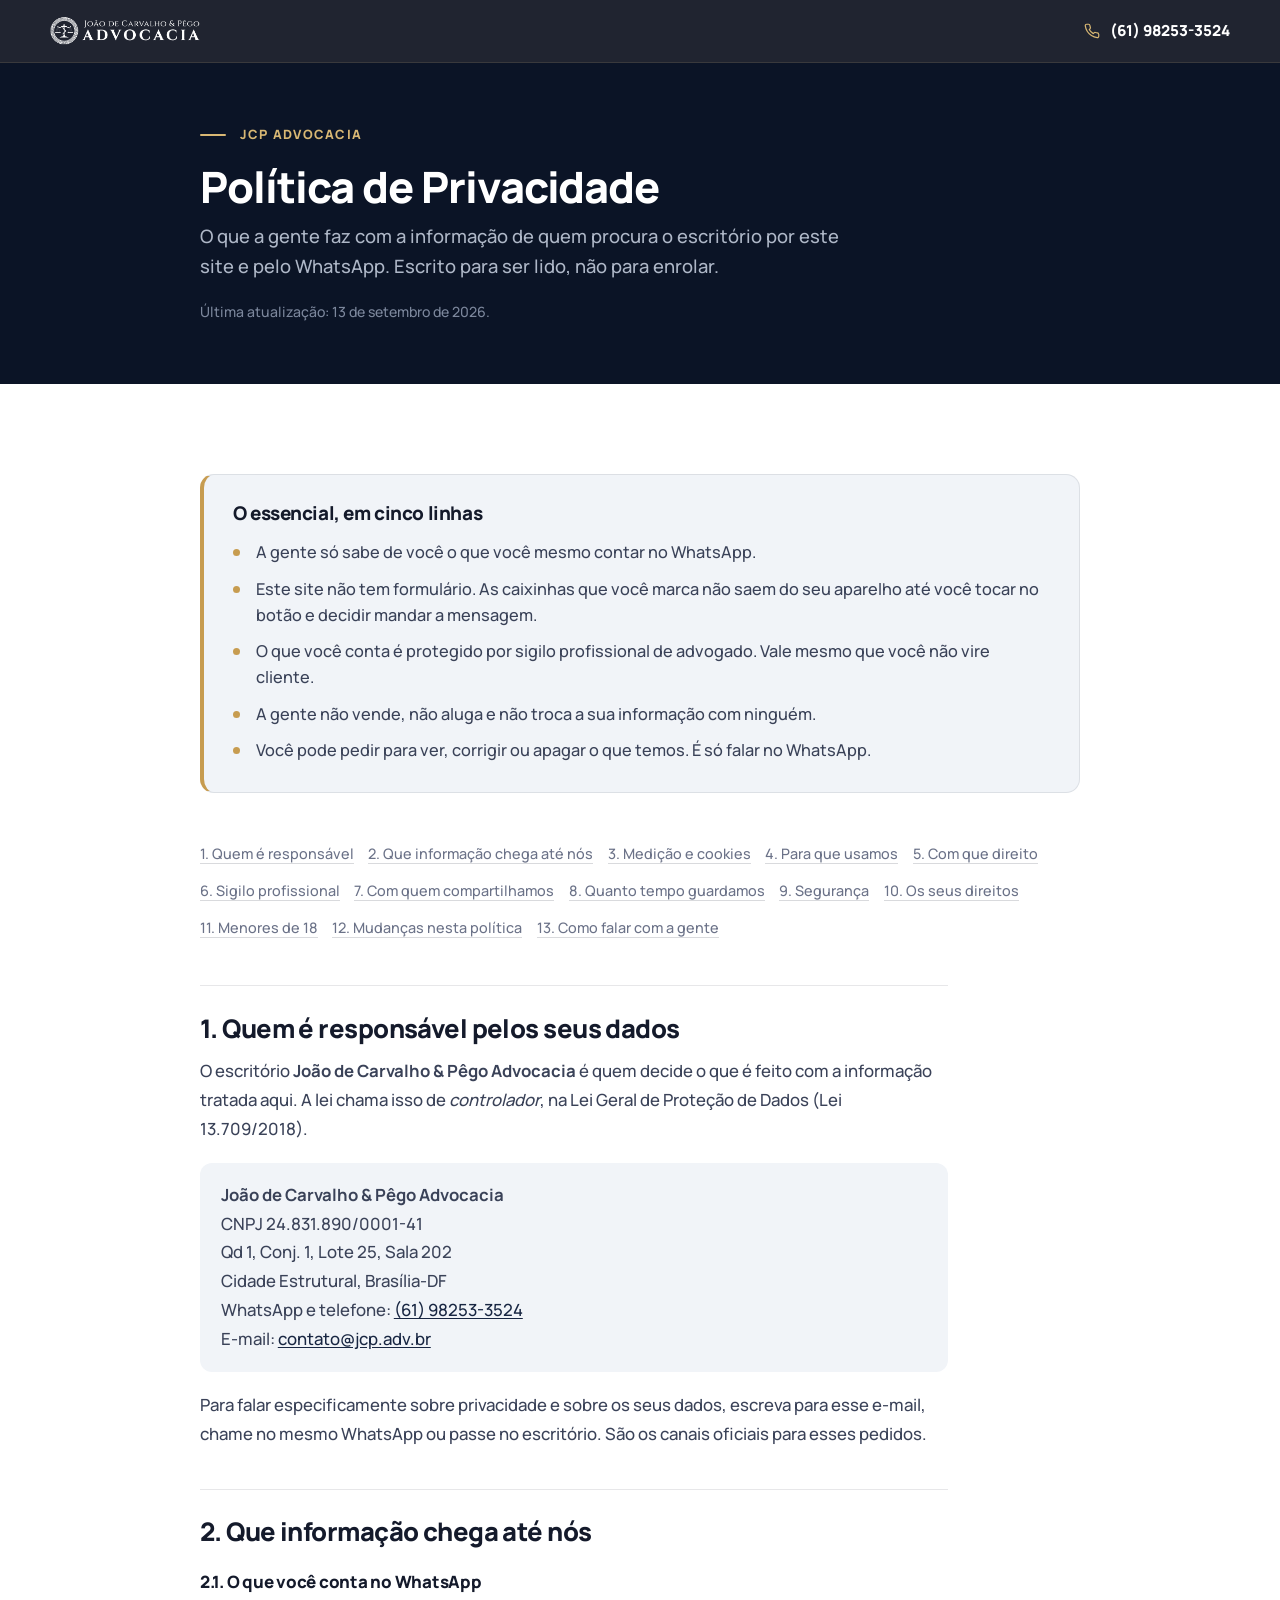
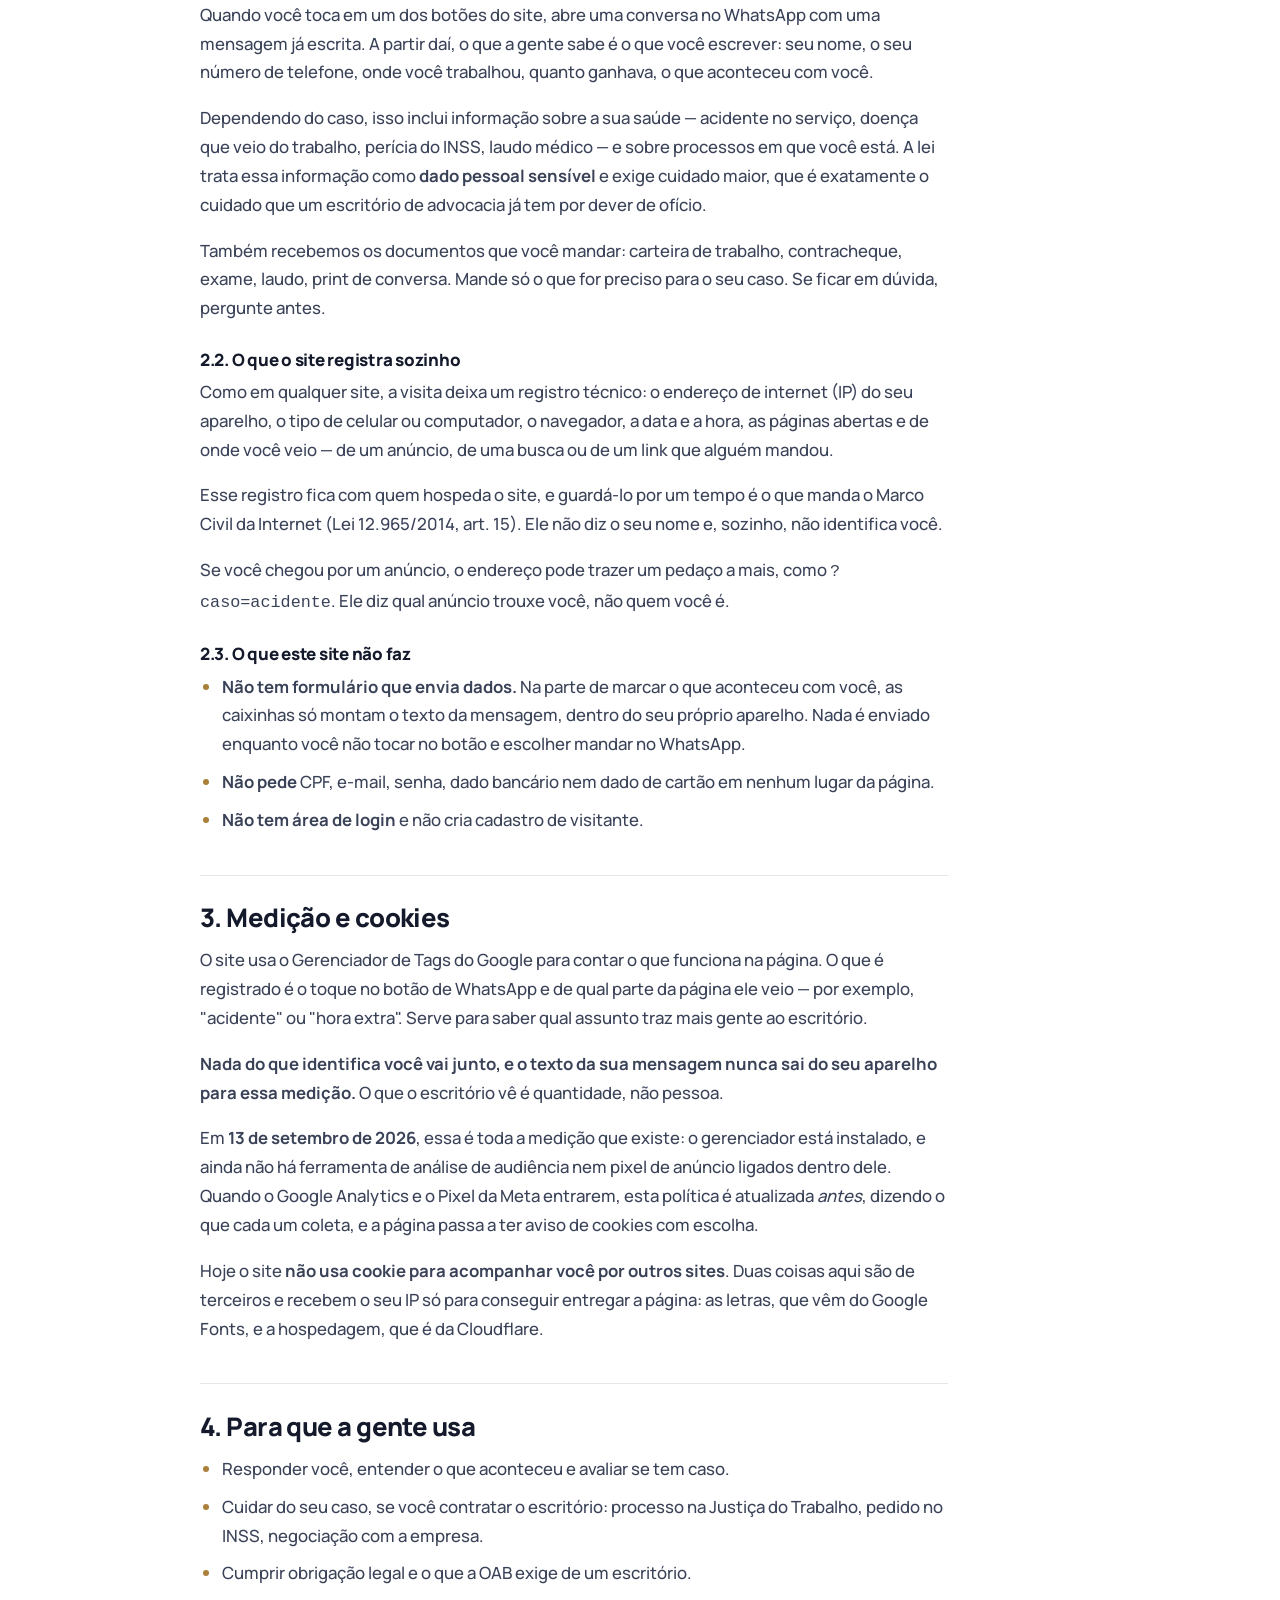
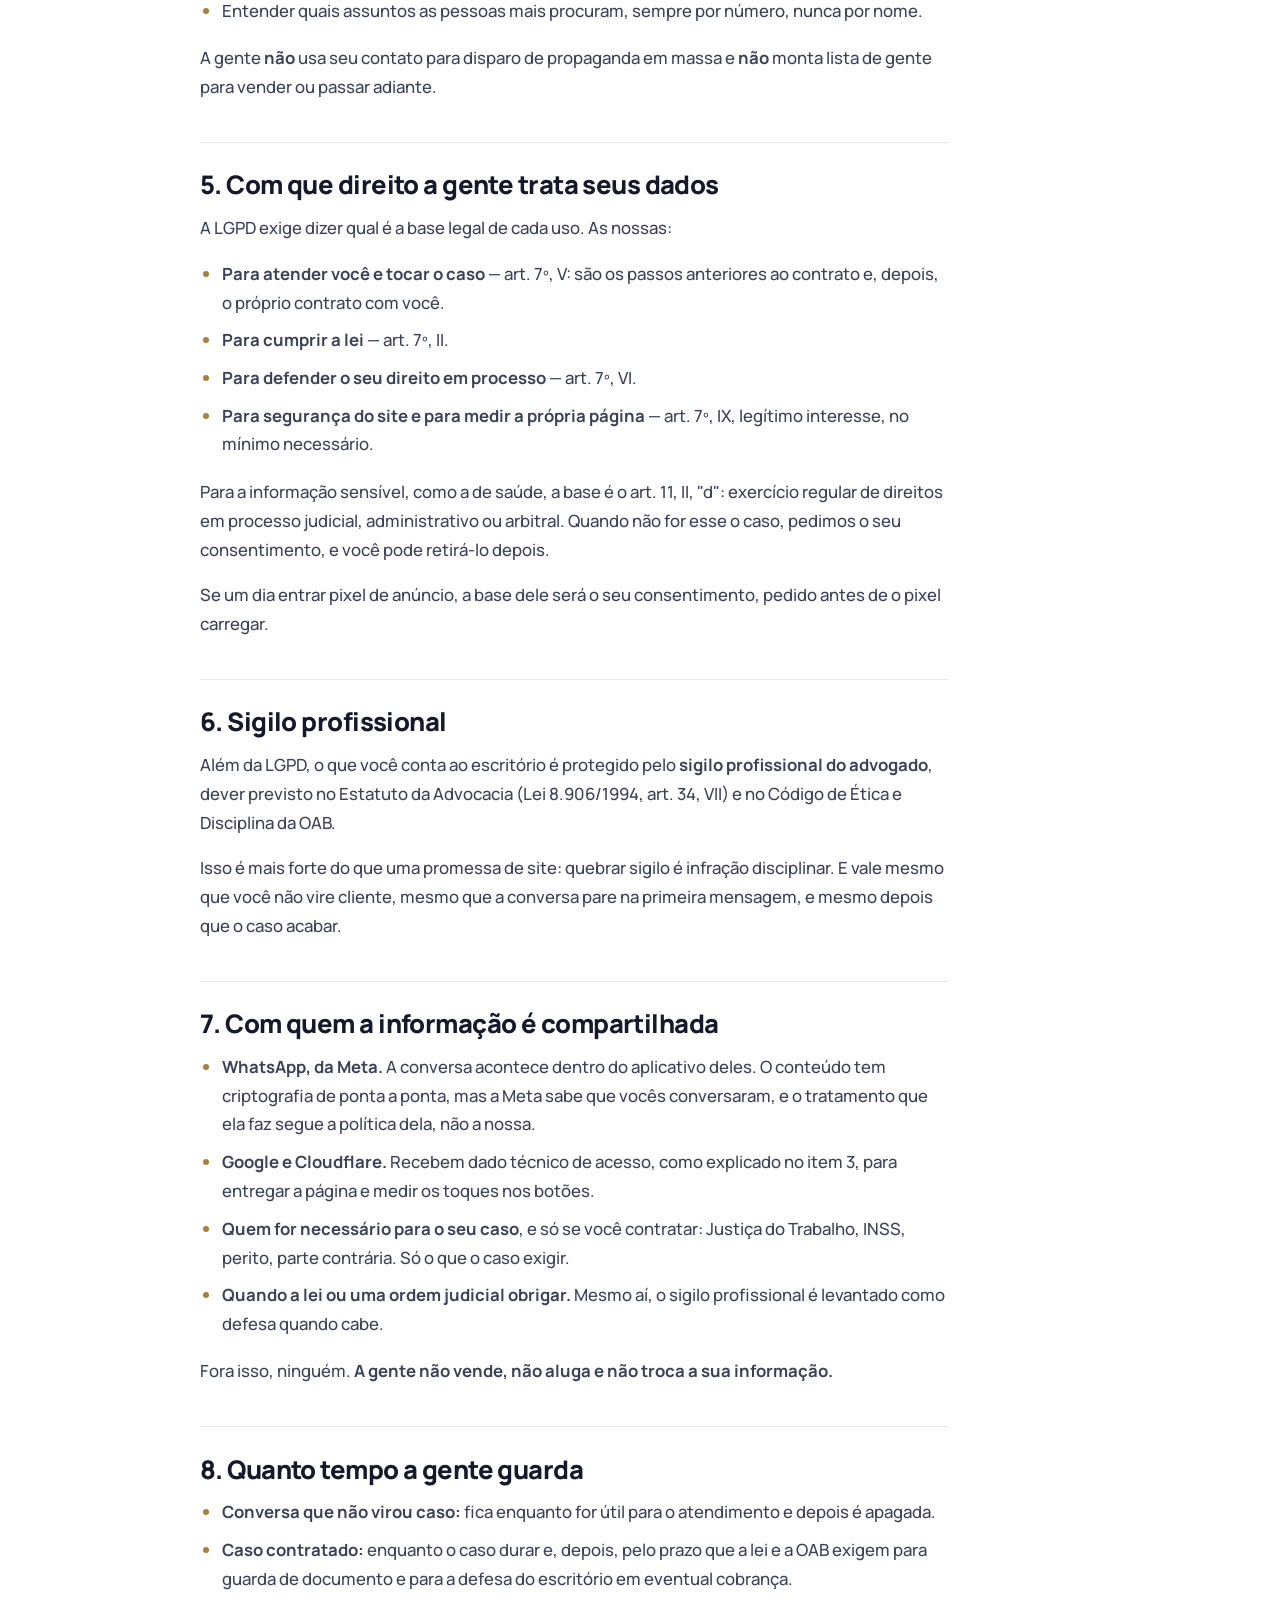
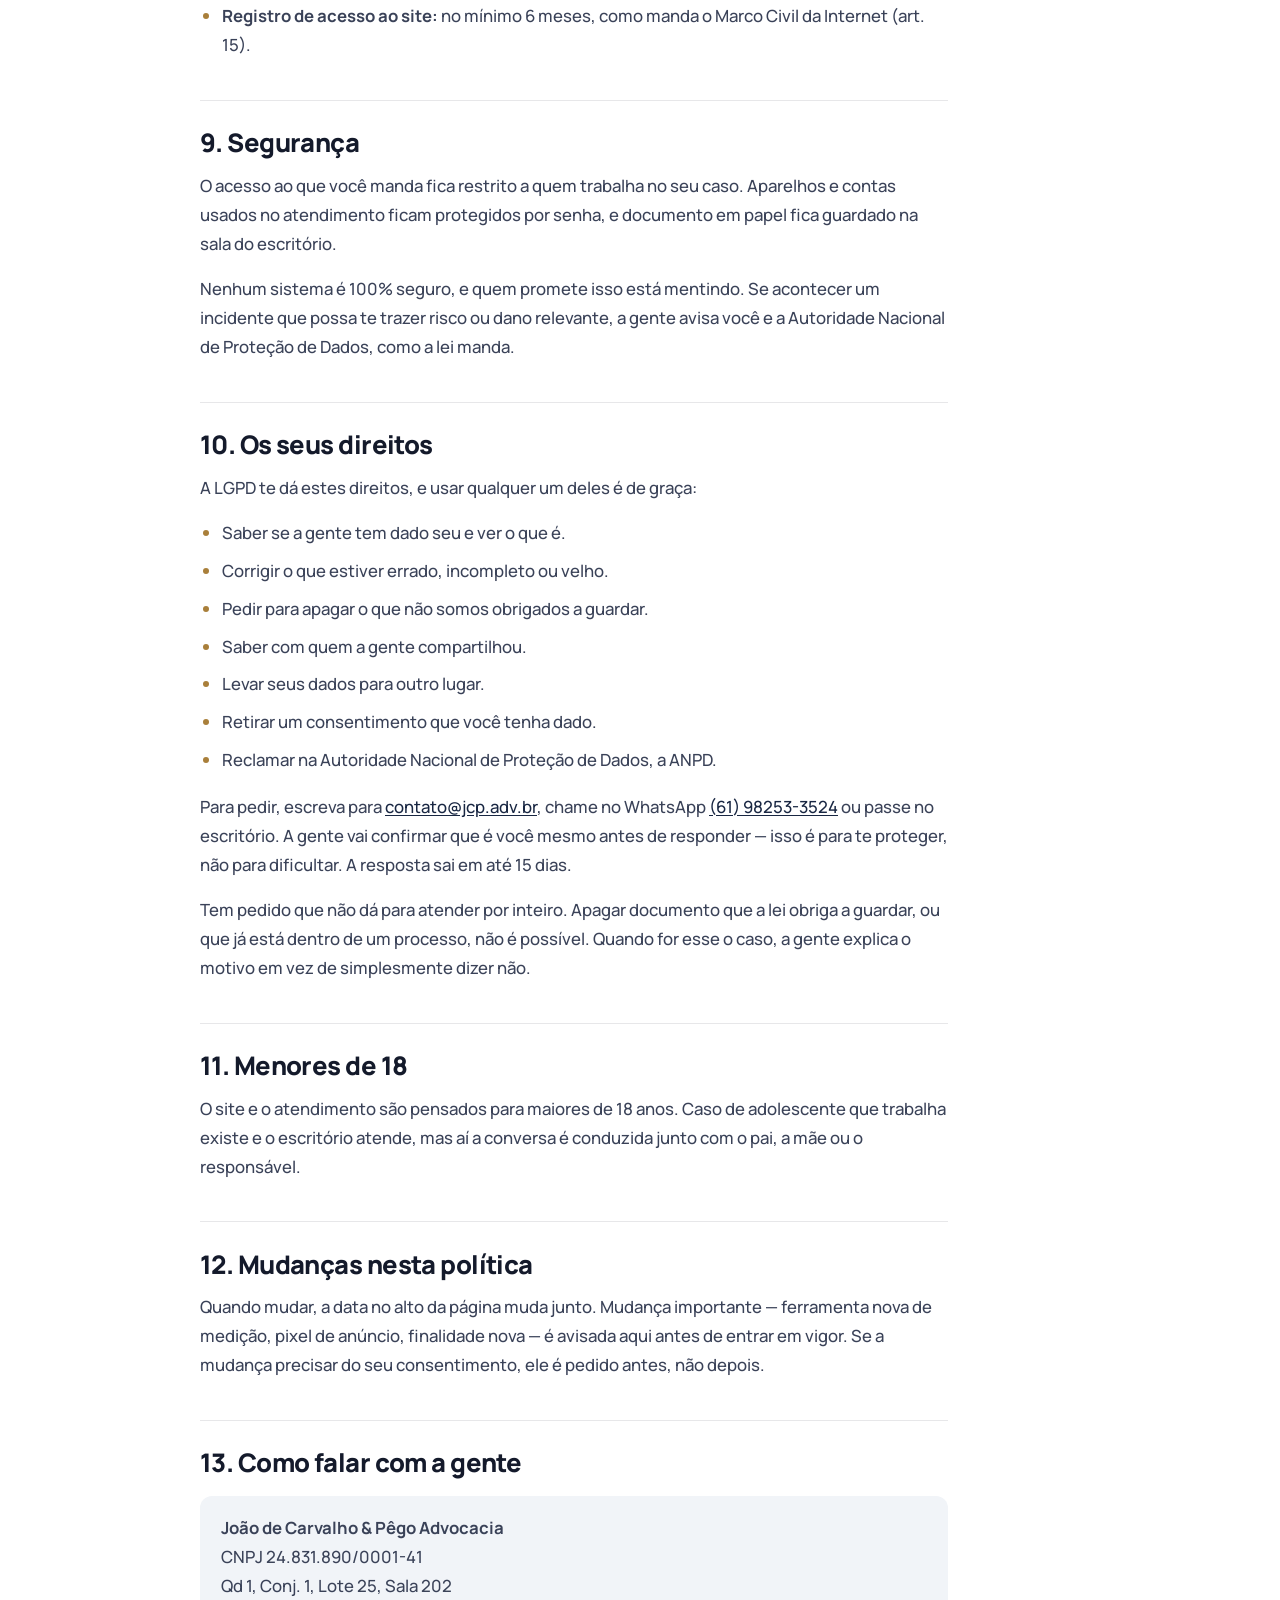
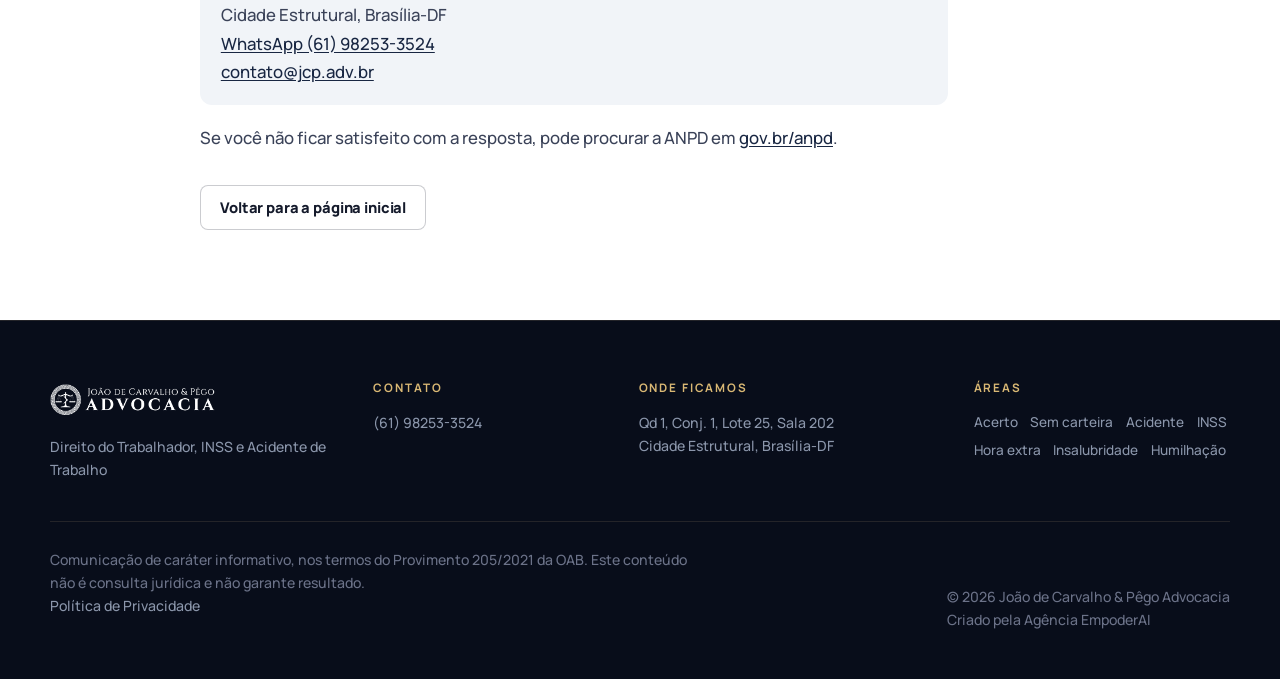
==== politica-de-privacidade.html @ 01761e18 "Política de Privacidade Cria politica-de-privacidade.html, que não existia. O aviso do fecho apontav" ====
<!DOCTYPE html>
<html lang="pt-BR">
<head>
<meta charset="utf-8">
<meta name="viewport" content="width=device-width, initial-scale=1">

<!-- Google Tag Manager · mesmo conteiner da LP, GTM-PVKGSRZD.
     Esta pagina carrega a medicao igual a home de proposito: sem isso a
     visita a politica some do relatorio e da a impressao errada de que
     ninguem a le. NAO adicionar o conteiner da campanha de Acidente. -->
<link rel="preconnect" href="https://www.googletagmanager.com">
<script>(function(w,d,s,l,i){w[l]=w[l]||[];w[l].push({'gtm.start':
new Date().getTime(),event:'gtm.js'});var f=d.getElementsByTagName(s)[0],
j=d.createElement(s),dl=l!='dataLayer'?'&l='+l:'';j.async=true;j.src=
'https://www.googletagmanager.com/gtm.js?id='+i+dl;f.parentNode.insertBefore(j,f);
})(window,document,'script','dataLayer','GTM-PVKGSRZD');</script>
<!-- Fim do Google Tag Manager -->

<title>Política de Privacidade | JCP Advocacia</title>
<meta name="description" content="Como o escritório João de Carvalho &amp; Pêgo Advocacia trata a informação de quem procura o escritório pelo site e pelo WhatsApp.">
<meta name="author" content="João de Carvalho &amp; Pêgo Advocacia">
<meta name="theme-color" content="#0B1426">
<link rel="canonical" href="https://jcp.adv.br/politica-de-privacidade.html">

<link rel="icon" href="assets/img/logo.png?v=12">
<link rel="preconnect" href="https://fonts.googleapis.com">
<link rel="preconnect" href="https://fonts.gstatic.com" crossorigin>
<link href="https://fonts.googleapis.com/css2?family=Manrope:wght@500;700;800&display=swap" rel="stylesheet">
<!-- o ?v= sobe a cada alteracao: sem ele o celular fica com o CSS velho em cache -->
<link rel="stylesheet" href="assets/css/style.css?v=16">

<!-- Estilo so desta pagina, inline de proposito: sao ~1,2 KB que nao valem
     uma requisicao a mais nem furar o cache do style.css da home inteira
     por causa de uma pagina que quase ninguem abre. -->
<style>
.legal-cabeca{padding-block:clamp(2.4rem,5vw,3.8rem)}
.legal-cabeca h1{font-size:clamp(1.9rem,3.6vw,2.7rem);margin-bottom:.7rem}
.legal-data{font-size:.88rem;line-height:1.6;color:#7C879C;margin:1.2rem 0 0}
.legal-corpo{max-width:68ch}
.legal-resumo{
  background:var(--paper-alt);border:1px solid rgba(20,26,43,.09);
  border-left:4px solid var(--gold-500);border-radius:var(--r-panel);
  padding:clamp(1.2rem,3vw,1.8rem);margin-bottom:clamp(2rem,4vw,2.75rem);
}
.legal-resumo h2{font-size:1.18rem;margin:0 0 .9rem;padding:0;border:0}
.legal-resumo ul{display:grid;gap:.65rem;margin:0;padding:0;list-style:none}
.legal-resumo li{position:relative;padding-left:1.45rem;font-size:1.02rem;line-height:1.6}
.legal-resumo li::before{
  content:"";position:absolute;left:0;top:.6em;width:7px;height:7px;
  border-radius:50%;background:var(--gold-500);
}
.legal-indice{display:flex;flex-wrap:wrap;gap:.4rem .9rem;margin:0 0 clamp(2rem,4vw,2.75rem);padding:0;list-style:none}
.legal-indice a{font-size:.9rem;color:var(--ink-muted);text-decoration:none;border-bottom:1px solid rgba(20,26,43,.16)}
.legal-indice a:hover{color:var(--navy-700);border-color:var(--navy-700)}
.legal-corpo h2{
  font-size:clamp(1.28rem,2vw,1.6rem);margin:2.5rem 0 .9rem;
  padding-top:1.7rem;border-top:1px solid rgba(20,26,43,.1);
  /* o cabecalho e sticky e tem 63px: sem isto o indice pula para o titulo
     e a primeira linha fica escondida atras da barra */
  scroll-margin-top:80px;
}
.legal-corpo h3{font-size:1.06rem;margin:1.6rem 0 .5rem;color:var(--ink)}
.legal-corpo p,.legal-corpo li{font-size:1.05rem;line-height:1.72}
.legal-corpo ul{display:grid;gap:.55rem;margin:0 0 1.15rem;padding-left:1.35rem;list-style:disc}
.legal-corpo ul ::marker,.legal-corpo li::marker{color:var(--gold-600)}
.legal-corpo a{color:var(--navy-700);text-decoration:underline;text-underline-offset:2px}
.legal-corpo a:hover{color:var(--gold-600)}
.legal-corpo a.btn{text-decoration:none;color:var(--ink)}
.legal-corpo a.btn:hover{color:var(--ink)}
.legal-dados{
  margin:1.2rem 0;padding:1.1rem 1.3rem;background:var(--paper-alt);
  border-radius:var(--r-card);font-size:1rem;line-height:1.75;
}
.legal-voltar{margin-top:2rem}
@media(max-width:560px){
  .legal-corpo p,.legal-corpo li{font-size:1rem}
  .legal-corpo h2{margin-top:2rem;padding-top:1.4rem}
}
</style>
</head>
<body>

<!-- Google Tag Manager (noscript) -->
<noscript><iframe src="https://www.googletagmanager.com/ns.html?id=GTM-PVKGSRZD"
height="0" width="0" style="display:none;visibility:hidden"></iframe></noscript>
<!-- Fim do Google Tag Manager (noscript) -->

<svg style="display:none" aria-hidden="true" focusable="false">
  <symbol id="i-phone" viewBox="0 0 24 24" fill="none" stroke="currentColor" stroke-width="1.6" stroke-linecap="round" stroke-linejoin="round"><path d="M21 16.4v2.6a1.8 1.8 0 0 1-2 1.8 17.8 17.8 0 0 1-7.8-2.8 17.5 17.5 0 0 1-5.4-5.4A17.8 17.8 0 0 1 3 4.8 1.8 1.8 0 0 1 4.8 3h2.6a1.8 1.8 0 0 1 1.8 1.6c.1.9.3 1.7.6 2.5a1.8 1.8 0 0 1-.4 1.9L8.3 10.1a14 14 0 0 0 5.4 5.4l1.1-1.1a1.8 1.8 0 0 1 1.9-.4c.8.3 1.6.5 2.5.6a1.8 1.8 0 0 1 1.6 1.8z"/></symbol>
  <symbol id="i-wa" viewBox="0 0 24 24" fill="currentColor"><path d="M17.5 14.4c-.3-.15-1.75-.86-2.02-.96-.27-.1-.47-.15-.67.15-.2.3-.77.96-.94 1.16-.17.2-.35.22-.65.07-.3-.15-1.25-.46-2.39-1.47-.88-.79-1.48-1.76-1.65-2.06-.17-.3-.02-.46.13-.61.13-.13.3-.35.45-.52.15-.17.2-.3.3-.5.1-.2.05-.37-.03-.52-.07-.15-.67-1.6-.92-2.2-.24-.58-.48-.5-.67-.51h-.57c-.2 0-.52.07-.79.37-.27.3-1.04 1.01-1.04 2.47s1.06 2.87 1.21 3.07c.15.2 2.1 3.2 5.08 4.49.71.3 1.26.49 1.69.63.71.22 1.36.19 1.87.12.57-.09 1.75-.71 2-1.4.25-.69.25-1.28.17-1.4-.07-.13-.27-.2-.57-.35z"/><path d="M12.04 2C6.6 2 2.18 6.42 2.18 11.86c0 1.74.46 3.44 1.32 4.94L2.1 22l5.34-1.38a9.8 9.8 0 0 0 4.6 1.16h.01c5.43 0 9.85-4.42 9.85-9.86 0-2.63-1.02-5.1-2.88-6.96A9.78 9.78 0 0 0 12.04 2zm0 17.96h-.01a8.2 8.2 0 0 1-4.16-1.14l-.3-.18-3.09.8.82-3.01-.2-.31a8.15 8.15 0 0 1-1.25-4.36c0-4.52 3.68-8.2 8.2-8.2a8.14 8.14 0 0 1 5.79 2.4 8.13 8.13 0 0 1 2.4 5.8c0 4.53-3.68 8.2-8.2 8.2z"/></symbol>
</svg>

<header class="site-header">
  <div class="wrap">
    <a class="brand" href="index.html" aria-label="João de Carvalho &amp; Pêgo Advocacia">
      <img src="assets/img/logo-branca.png?v=12" alt="João de Carvalho &amp; Pêgo Advocacia" width="150" height="34">
    </a>
    <a class="fone" href="tel:+5561982533524">
      <svg aria-hidden="true"><use href="#i-phone"/></svg> (61) 98253-3524
    </a>
  </div>
</header>

<main>

<section class="bg-navy legal-cabeca">
  <div class="wrap wrap--narrow">
    <p class="chapeu">JCP Advocacia</p>
    <h1>Política de Privacidade</h1>
    <p class="lede">O que a gente faz com a informação de quem procura o escritório por este site e pelo WhatsApp. Escrito para ser lido, não para enrolar.</p>
    <p class="legal-data">Última atualização: 13 de setembro de 2026.</p>
  </div>
</section>

<section class="bg-paper">
  <div class="wrap wrap--narrow">

    <div class="legal-resumo">
      <h2>O essencial, em cinco linhas</h2>
      <ul>
        <li>A gente só sabe de você o que você mesmo contar no WhatsApp.</li>
        <li>Este site não tem formulário. As caixinhas que você marca não saem do seu aparelho até você tocar no botão e decidir mandar a mensagem.</li>
        <li>O que você conta é protegido por sigilo profissional de advogado. Vale mesmo que você não vire cliente.</li>
        <li>A gente não vende, não aluga e não troca a sua informação com ninguém.</li>
        <li>Você pode pedir para ver, corrigir ou apagar o que temos. É só falar no WhatsApp.</li>
      </ul>
    </div>

    <ul class="legal-indice">
      <li><a href="#quem">1. Quem é responsável</a></li>
      <li><a href="#o-que">2. Que informação chega até nós</a></li>
      <li><a href="#medicao">3. Medição e cookies</a></li>
      <li><a href="#para-que">4. Para que usamos</a></li>
      <li><a href="#base-legal">5. Com que direito</a></li>
      <li><a href="#sigilo">6. Sigilo profissional</a></li>
      <li><a href="#compartilha">7. Com quem compartilhamos</a></li>
      <li><a href="#tempo">8. Quanto tempo guardamos</a></li>
      <li><a href="#seguranca">9. Segurança</a></li>
      <li><a href="#direitos">10. Os seus direitos</a></li>
      <li><a href="#menores">11. Menores de 18</a></li>
      <li><a href="#mudancas">12. Mudanças nesta política</a></li>
      <li><a href="#falar">13. Como falar com a gente</a></li>
    </ul>

    <div class="legal-corpo">

      <h2 id="quem">1. Quem é responsável pelos seus dados</h2>
      <p>O escritório <strong>João de Carvalho &amp; Pêgo Advocacia</strong> é quem decide o que é feito com a informação tratada aqui. A lei chama isso de <em>controlador</em>, na Lei Geral de Proteção de Dados (Lei 13.709/2018).</p>
      <p class="legal-dados">
        <strong>João de Carvalho &amp; Pêgo Advocacia</strong><br>
        CNPJ 24.831.890/0001-41<br>
        Qd 1, Conj. 1, Lote 25, Sala 202<br>
        Cidade Estrutural, Brasília-DF<br>
        WhatsApp e telefone: <a href="tel:+5561982533524">(61) 98253-3524</a><br>
        E-mail: <a href="mailto:contato@jcp.adv.br">contato@jcp.adv.br</a>
      </p>
      <p>Para falar especificamente sobre privacidade e sobre os seus dados, escreva para esse e-mail, chame no mesmo WhatsApp ou passe no escritório. São os canais oficiais para esses pedidos.</p>

      <h2 id="o-que">2. Que informação chega até nós</h2>

      <h3>2.1. O que você conta no WhatsApp</h3>
      <p>Quando você toca em um dos botões do site, abre uma conversa no WhatsApp com uma mensagem já escrita. A partir daí, o que a gente sabe é o que você escrever: seu nome, o seu número de telefone, onde você trabalhou, quanto ganhava, o que aconteceu com você.</p>
      <p>Dependendo do caso, isso inclui informação sobre a sua saúde — acidente no serviço, doença que veio do trabalho, perícia do INSS, laudo médico — e sobre processos em que você está. A lei trata essa informação como <strong>dado pessoal sensível</strong> e exige cuidado maior, que é exatamente o cuidado que um escritório de advocacia já tem por dever de ofício.</p>
      <p>Também recebemos os documentos que você mandar: carteira de trabalho, contracheque, exame, laudo, print de conversa. Mande só o que for preciso para o seu caso. Se ficar em dúvida, pergunte antes.</p>

      <h3>2.2. O que o site registra sozinho</h3>
      <p>Como em qualquer site, a visita deixa um registro técnico: o endereço de internet (IP) do seu aparelho, o tipo de celular ou computador, o navegador, a data e a hora, as páginas abertas e de onde você veio — de um anúncio, de uma busca ou de um link que alguém mandou.</p>
      <p>Esse registro fica com quem hospeda o site, e guardá-lo por um tempo é o que manda o Marco Civil da Internet (Lei 12.965/2014, art. 15). Ele não diz o seu nome e, sozinho, não identifica você.</p>
      <p>Se você chegou por um anúncio, o endereço pode trazer um pedaço a mais, como <code>?caso=acidente</code>. Ele diz qual anúncio trouxe você, não quem você é.</p>

      <h3>2.3. O que este site não faz</h3>
      <ul>
        <li><strong>Não tem formulário que envia dados.</strong> Na parte de marcar o que aconteceu com você, as caixinhas só montam o texto da mensagem, dentro do seu próprio aparelho. Nada é enviado enquanto você não tocar no botão e escolher mandar no WhatsApp.</li>
        <li><strong>Não pede</strong> CPF, e-mail, senha, dado bancário nem dado de cartão em nenhum lugar da página.</li>
        <li><strong>Não tem área de login</strong> e não cria cadastro de visitante.</li>
      </ul>

      <h2 id="medicao">3. Medição e cookies</h2>
      <p>O site usa o Gerenciador de Tags do Google para contar o que funciona na página. O que é registrado é o toque no botão de WhatsApp e de qual parte da página ele veio — por exemplo, "acidente" ou "hora extra". Serve para saber qual assunto traz mais gente ao escritório.</p>
      <p><strong>Nada do que identifica você vai junto, e o texto da sua mensagem nunca sai do seu aparelho para essa medição.</strong> O que o escritório vê é quantidade, não pessoa.</p>
      <p>Em <strong>13 de setembro de 2026</strong>, essa é toda a medição que existe: o gerenciador está instalado, e ainda não há ferramenta de análise de audiência nem pixel de anúncio ligados dentro dele. Quando o Google Analytics e o Pixel da Meta entrarem, esta política é atualizada <em>antes</em>, dizendo o que cada um coleta, e a página passa a ter aviso de cookies com escolha.</p>
      <p>Hoje o site <strong>não usa cookie para acompanhar você por outros sites</strong>. Duas coisas aqui são de terceiros e recebem o seu IP só para conseguir entregar a página: as letras, que vêm do Google Fonts, e a hospedagem, que é da Cloudflare.</p>

      <h2 id="para-que">4. Para que a gente usa</h2>
      <ul>
        <li>Responder você, entender o que aconteceu e avaliar se tem caso.</li>
        <li>Cuidar do seu caso, se você contratar o escritório: processo na Justiça do Trabalho, pedido no INSS, negociação com a empresa.</li>
        <li>Cumprir obrigação legal e o que a OAB exige de um escritório.</li>
        <li>Entender quais assuntos as pessoas mais procuram, sempre por número, nunca por nome.</li>
      </ul>
      <p>A gente <strong>não</strong> usa seu contato para disparo de propaganda em massa e <strong>não</strong> monta lista de gente para vender ou passar adiante.</p>

      <h2 id="base-legal">5. Com que direito a gente trata seus dados</h2>
      <p>A LGPD exige dizer qual é a base legal de cada uso. As nossas:</p>
      <ul>
        <li><strong>Para atender você e tocar o caso</strong> — art. 7º, V: são os passos anteriores ao contrato e, depois, o próprio contrato com você.</li>
        <li><strong>Para cumprir a lei</strong> — art. 7º, II.</li>
        <li><strong>Para defender o seu direito em processo</strong> — art. 7º, VI.</li>
        <li><strong>Para segurança do site e para medir a própria página</strong> — art. 7º, IX, legítimo interesse, no mínimo necessário.</li>
      </ul>
      <p>Para a informação sensível, como a de saúde, a base é o art. 11, II, "d": exercício regular de direitos em processo judicial, administrativo ou arbitral. Quando não for esse o caso, pedimos o seu consentimento, e você pode retirá-lo depois.</p>
      <p>Se um dia entrar pixel de anúncio, a base dele será o seu consentimento, pedido antes de o pixel carregar.</p>

      <h2 id="sigilo">6. Sigilo profissional</h2>
      <p>Além da LGPD, o que você conta ao escritório é protegido pelo <strong>sigilo profissional do advogado</strong>, dever previsto no Estatuto da Advocacia (Lei 8.906/1994, art. 34, VII) e no Código de Ética e Disciplina da OAB.</p>
      <p>Isso é mais forte do que uma promessa de site: quebrar sigilo é infração disciplinar. E vale mesmo que você não vire cliente, mesmo que a conversa pare na primeira mensagem, e mesmo depois que o caso acabar.</p>

      <h2 id="compartilha">7. Com quem a informação é compartilhada</h2>
      <ul>
        <li><strong>WhatsApp, da Meta.</strong> A conversa acontece dentro do aplicativo deles. O conteúdo tem criptografia de ponta a ponta, mas a Meta sabe que vocês conversaram, e o tratamento que ela faz segue a política dela, não a nossa.</li>
        <li><strong>Google e Cloudflare.</strong> Recebem dado técnico de acesso, como explicado no item 3, para entregar a página e medir os toques nos botões.</li>
        <li><strong>Quem for necessário para o seu caso</strong>, e só se você contratar: Justiça do Trabalho, INSS, perito, parte contrária. Só o que o caso exigir.</li>
        <li><strong>Quando a lei ou uma ordem judicial obrigar.</strong> Mesmo aí, o sigilo profissional é levantado como defesa quando cabe.</li>
      </ul>
      <p>Fora isso, ninguém. <strong>A gente não vende, não aluga e não troca a sua informação.</strong></p>

      <h2 id="tempo">8. Quanto tempo a gente guarda</h2>
      <ul>
        <li><strong>Conversa que não virou caso:</strong> fica enquanto for útil para o atendimento e depois é apagada.</li>
        <li><strong>Caso contratado:</strong> enquanto o caso durar e, depois, pelo prazo que a lei e a OAB exigem para guarda de documento e para a defesa do escritório em eventual cobrança.</li>
        <li><strong>Registro de acesso ao site:</strong> no mínimo 6 meses, como manda o Marco Civil da Internet (art. 15).</li>
      </ul>

      <h2 id="seguranca">9. Segurança</h2>
      <p>O acesso ao que você manda fica restrito a quem trabalha no seu caso. Aparelhos e contas usados no atendimento ficam protegidos por senha, e documento em papel fica guardado na sala do escritório.</p>
      <p>Nenhum sistema é 100% seguro, e quem promete isso está mentindo. Se acontecer um incidente que possa te trazer risco ou dano relevante, a gente avisa você e a Autoridade Nacional de Proteção de Dados, como a lei manda.</p>

      <h2 id="direitos">10. Os seus direitos</h2>
      <p>A LGPD te dá estes direitos, e usar qualquer um deles é de graça:</p>
      <ul>
        <li>Saber se a gente tem dado seu e ver o que é.</li>
        <li>Corrigir o que estiver errado, incompleto ou velho.</li>
        <li>Pedir para apagar o que não somos obrigados a guardar.</li>
        <li>Saber com quem a gente compartilhou.</li>
        <li>Levar seus dados para outro lugar.</li>
        <li>Retirar um consentimento que você tenha dado.</li>
        <li>Reclamar na Autoridade Nacional de Proteção de Dados, a ANPD.</li>
      </ul>
      <p>Para pedir, escreva para <a href="mailto:contato@jcp.adv.br">contato@jcp.adv.br</a>, chame no WhatsApp <a href="https://wa.me/5561982533524?text=Oi%21%20Queria%20falar%20sobre%20os%20meus%20dados%20pessoais." target="_blank" rel="noopener">(61) 98253-3524</a> ou passe no escritório. A gente vai confirmar que é você mesmo antes de responder — isso é para te proteger, não para dificultar. A resposta sai em até 15 dias.</p>
      <p>Tem pedido que não dá para atender por inteiro. Apagar documento que a lei obriga a guardar, ou que já está dentro de um processo, não é possível. Quando for esse o caso, a gente explica o motivo em vez de simplesmente dizer não.</p>

      <h2 id="menores">11. Menores de 18</h2>
      <p>O site e o atendimento são pensados para maiores de 18 anos. Caso de adolescente que trabalha existe e o escritório atende, mas aí a conversa é conduzida junto com o pai, a mãe ou o responsável.</p>

      <h2 id="mudancas">12. Mudanças nesta política</h2>
      <p>Quando mudar, a data no alto da página muda junto. Mudança importante — ferramenta nova de medição, pixel de anúncio, finalidade nova — é avisada aqui antes de entrar em vigor. Se a mudança precisar do seu consentimento, ele é pedido antes, não depois.</p>

      <h2 id="falar">13. Como falar com a gente</h2>
      <p class="legal-dados">
        <strong>João de Carvalho &amp; Pêgo Advocacia</strong><br>
        CNPJ 24.831.890/0001-41<br>
        Qd 1, Conj. 1, Lote 25, Sala 202<br>
        Cidade Estrutural, Brasília-DF<br>
        <a href="https://wa.me/5561982533524?text=Oi%21%20Queria%20falar%20sobre%20os%20meus%20dados%20pessoais." target="_blank" rel="noopener">WhatsApp (61) 98253-3524</a><br>
        <a href="mailto:contato@jcp.adv.br">contato@jcp.adv.br</a>
      </p>
      <p>Se você não ficar satisfeito com a resposta, pode procurar a ANPD em <a href="https://www.gov.br/anpd" target="_blank" rel="noopener">gov.br/anpd</a>.</p>

      <p class="legal-voltar"><a class="btn btn--ghost btn--sm" href="index.html">Voltar para a página inicial</a></p>

    </div>
  </div>
</section>

</main>

<footer class="site-footer">
  <div class="wrap">
    <div class="footer-grid">
      <div class="foot-brand">
        <img src="assets/img/logo-branca.png?v=12" alt="João de Carvalho &amp; Pêgo Advocacia" width="165" height="38" loading="lazy">
        <p>Direito do Trabalhador, INSS e Acidente de Trabalho</p>
      </div>

      <div>
        <h4>Contato</h4>
        <ul>
          <li><a href="https://wa.me/5561982533524?text=Oi%21%20Vi%20o%20site%20e%20queria%20falar%20sobre%20o%20meu%20caso." target="_blank" rel="noopener">(61) 98253-3524</a></li>
          <!-- E-MAIL PROFISSIONAL: falta definir. -->
        </ul>
      </div>

      <div>
        <h4>Onde ficamos</h4>
        <ul>
          <li>Qd 1, Conj. 1, Lote 25, Sala 202<br>Cidade Estrutural, Brasília-DF</li>
        </ul>
      </div>

      <div>
        <h4>Áreas</h4>
        <nav class="foot-areas" aria-label="Áreas de atuação">
          <a href="index.html#acerto">Acerto</a>
          <a href="index.html#sem-carteira">Sem carteira</a>
          <a href="index.html#acidente">Acidente</a>
          <a href="index.html#inss">INSS</a>
          <a href="index.html#hora-extra">Hora extra</a>
          <a href="index.html#insalubre">Insalubridade</a>
          <a href="index.html#humilhacao">Humilhação</a>
        </nav>
      </div>
    </div>

    <div class="foot-legal">
      <p>Comunicação de caráter informativo, nos termos do Provimento 205/2021 da OAB. Este conteúdo não é consulta jurídica e não garante resultado.<br><a href="politica-de-privacidade.html">Política de Privacidade</a></p>
      <p>© 2026 João de Carvalho &amp; Pêgo Advocacia<br>Criado pela Agência EmpoderAI</p>
    </div>
  </div>
</footer>

<script src="assets/js/main.js?v=16"></script>
</body>
</html>
---- assets/css/style.css ----
/* ==========================================================================
   JCP ADVOCACIA — Landing unificada · copy v2
   Sistema: navy + papel + dourado. Autoridade sem intimidacao.
   ========================================================================== */

/* ---------- 1. Tokens ---------- */
:root{
  --navy-950:#080D1A;
  --navy-900:#0B1426;
  --navy-800:#101B32;
  --navy-700:#182642;
  --navy-600:#233257;

  --paper:#FFFFFF;
  --paper-alt:#F1F4F8;
  --white:#FFFFFF;
  --ink:#141A2B;
  --ink-soft:#3A4258;
  --ink-muted:#6B7288;

  --gold-200:#F2E0B8;
  --gold-300:#E8CD93;
  --gold-400:#D9B874;
  --gold-500:#C79C50;
  --gold-600:#A97F3A;

  /* um acento so: o icone e o fio superior usam sempre a mesma cor.
     Sete pasteis diferentes liam como paleta de boutique. */
  --svc-acerto:var(--navy-700);
  --svc-vinculo:var(--navy-700);
  --svc-acidente:var(--navy-700);
  --svc-inss:var(--navy-700);
  --svc-hora:var(--navy-700);
  --svc-insalubre:var(--navy-700);
  --svc-humilhacao:var(--navy-700);
  --svc-outro:var(--navy-700);

  /* verde do WhatsApp: e o sinal que o publico reconhece sem ler */
  --wa:#0FA958;
  --wa-escuro:#0B8A47;
  --wa-claro:#12C065;

  /* uma familia so. Archivo condensada em caixa alta lia como revista
     de banca premium, nao como alguem falando com voce. */
  --font-display:'Manrope',system-ui,-apple-system,'Segoe UI',sans-serif;
  --font-body:'Manrope',system-ui,-apple-system,'Segoe UI',sans-serif;

  --wrap:1180px;
  --r-card:12px;
  --r-panel:14px;
  --r-btn:8px;

  --shadow-card:0 1px 2px rgba(20,26,43,.04), 0 14px 30px -18px rgba(20,26,43,.18);
  --shadow-lift:0 2px 4px rgba(20,26,43,.05), 0 22px 44px -20px rgba(20,26,43,.26);
}

/* ---------- 2. Reset ---------- */
*,*::before,*::after{box-sizing:border-box}
html{-webkit-text-size-adjust:100%;scroll-behavior:smooth}
body{
  margin:0;
  font-family:var(--font-body);
  font-weight:500;font-size:1.12rem;line-height:1.7;
  color:var(--ink-soft);background:var(--paper);
  -webkit-font-smoothing:antialiased;overflow-x:hidden;
}
img{max-width:100%;display:block;height:auto}
a{color:inherit}
button{font:inherit}
ul{margin:0;padding:0;list-style:none}
h1,h2,h3,h4{margin:0;color:var(--ink);font-family:var(--font-display);font-weight:800;line-height:1.12;letter-spacing:-.018em}
p{margin:0 0 1em}
p:last-child{margin-bottom:0}
:focus-visible{outline:3px solid var(--wa);outline-offset:3px;border-radius:4px}

/* ---------- 3. Tipografia ---------- */
h1,.h1{font-size:clamp(2.25rem,4.4vw,3.4rem);line-height:1.1;letter-spacing:-.025em}
h2,.h2{font-size:clamp(1.85rem,3.4vw,2.6rem);line-height:1.14;letter-spacing:-.022em}
h3{font-size:clamp(1.22rem,1.7vw,1.45rem);line-height:1.25;letter-spacing:-.015em}
h4{font-size:1.08rem;line-height:1.35}

.lede{font-size:clamp(1.15rem,1.4vw,1.3rem);line-height:1.62;max-width:56ch;color:var(--ink-soft)}
.prose{max-width:62ch}
.prose strong{color:var(--ink);font-weight:800}
.legenda{font-size:.8rem;line-height:1.6;color:var(--ink-muted);margin:0}

.chapeu{
  display:flex;align-items:center;gap:.85rem;margin:0 0 1.1rem;
  font-family:var(--font-body);font-weight:800;font-size:.8rem;
  letter-spacing:.1em;text-transform:uppercase;color:var(--gold-600);
}
.chapeu::before{content:"";width:26px;height:2px;background:currentColor;flex:none;border-radius:2px}
.bg-navy .chapeu{color:var(--gold-400)}

.sub-title{
  font-family:var(--font-display);font-weight:800;
  font-size:1.2rem;color:var(--ink);line-height:1.25;margin:0 0 1.1rem;
}
.bg-navy .sub-title{color:var(--paper)}

/* ---------- 4. Layout ---------- */
.wrap{width:min(var(--wrap),100% - 2.5rem);margin-inline:auto}
.wrap--narrow{width:min(880px,100% - 2.5rem);margin-inline:auto}
section{padding-block:clamp(3.5rem,7vw,6rem);position:relative}
section[id]{scroll-margin-top:80px}

.bg-paper{background:var(--paper)}
.bg-paper-alt{background:var(--paper-alt)}

/* o grao de papel saiu junto com o fundo creme: textura de papel de carta
   e o que faz uma pagina parecer escritorio caro. */
.bg-paper>*,.bg-paper-alt>*{position:relative;z-index:1}

.bg-navy{background:var(--navy-900);color:#C3CAD8}
.bg-navy h1,.bg-navy h2,.bg-navy h3,.bg-navy h4{color:var(--paper)}
.bg-navy .lede{color:#AEB7C7}
.bg-navy .legenda{color:#7C879C}
.bg-navy .prose strong{color:var(--paper)}

.sec-head{margin-bottom:clamp(1.75rem,3.5vw,2.5rem)}
.sec-head--center{text-align:center}
.sec-head--center .chapeu{justify-content:center}
.sec-head--center .lede{margin-inline:auto}
.sec-head h2{margin-bottom:.9rem}

/* ---------- 5. Botoes ---------- */
.btn{
  display:inline-flex;align-items:center;justify-content:center;gap:.65rem;
  padding:1.15rem 1.9rem;border-radius:var(--r-btn);border:1.5px solid transparent;
  font-family:var(--font-body);font-weight:800;font-size:1.06rem;
  letter-spacing:-.01em;text-decoration:none;
  line-height:1.2;text-align:center;cursor:pointer;
  transition:transform .18s ease, box-shadow .18s ease, border-color .18s ease, color .18s ease, background-color .18s ease;
}
.btn svg{flex:none;width:22px;height:22px}

/* O botao principal e verde de WhatsApp, nao dourado.
   Dourado dizia "caro". Verde diz "isso e um zap, eu sei usar". */
.btn--wa{
  background:var(--wa);color:#FFFFFF;
  box-shadow:0 10px 24px -10px rgba(15,169,88,.6);
}
.btn--wa:hover{background:var(--wa-escuro);transform:translateY(-2px);box-shadow:0 16px 30px -12px rgba(15,169,88,.7)}
.btn--ghost{background:var(--white);border-color:rgba(20,26,43,.22);color:var(--ink);font-size:1rem}
.btn--ghost:hover{border-color:var(--navy-700);background:var(--paper-alt);transform:translateY(-2px)}
.bg-navy .btn--ghost,.hero .btn--ghost,.site-header .btn--ghost{background:transparent;border-color:rgba(255,255,255,.4);color:#FFFFFF}
.bg-navy .btn--ghost:hover,.hero .btn--ghost:hover,.site-header .btn--ghost:hover{border-color:#FFFFFF;background:rgba(255,255,255,.08);color:#FFFFFF}
.btn--sm{padding:.8rem 1.2rem;font-size:.92rem}
.btn--sm svg{width:19px;height:19px}
/* CTA de bloco ocupa a linha inteira: alvo grande para o polegar */
.btn--bloco{width:100%}
.btn-row{display:flex;flex-wrap:wrap;gap:.9rem;align-items:center}
.cta-foot{margin-top:1.75rem;display:flex;flex-wrap:wrap;gap:1rem 1.5rem;align-items:center}

/* ---------- 6. Pilulas ---------- */
.pills{display:flex;flex-wrap:wrap;gap:.6rem;padding:0}
.pill{
  display:inline-flex;align-items:center;gap:.6rem;
  padding:.6rem 1.05rem;border-radius:999px;
  font-size:.85rem;font-weight:700;line-height:1.35;
  border:1px solid rgba(20,26,43,.12);color:var(--ink-soft);background:var(--white);
}
.pill svg{width:18px;height:18px;flex:none;color:var(--wa)}
.bg-navy .pill,.hero .pill{border-color:rgba(232,205,147,.22);background:rgba(255,255,255,.03);color:#C3CAD8}
.bg-navy .pill svg,.hero .pill svg{color:var(--gold-400)}

/* ---------- 7. Cabecalho ---------- */
.site-header{
  position:sticky;top:0;z-index:60;
  background:rgba(8,13,26,.9);
  -webkit-backdrop-filter:blur(14px);backdrop-filter:blur(14px);
  border-bottom:1px solid rgba(232,205,147,.12);
}
.site-header .wrap{display:flex;align-items:center;gap:1rem;min-height:62px}
.brand{display:flex;align-items:center;flex:none;text-decoration:none;margin-right:auto}
.brand img{width:150px}
.fone{
  display:inline-flex;align-items:center;gap:.55rem;text-decoration:none;
  font-weight:800;font-size:.95rem;color:var(--paper);white-space:nowrap;
}
.fone svg{width:18px;height:18px;color:var(--gold-400);flex:none}
.fone:hover{color:var(--gold-300)}
@media(max-width:520px){
  .brand img{width:118px}
  .fone{font-size:.86rem;gap:.4rem}
}

/* ---------- 8. Heroi ---------- */
.hero{
  background:
    radial-gradient(120% 90% at 78% 18%, rgba(199,156,80,.16), transparent 58%),
    linear-gradient(180deg,var(--navy-950) 0%,var(--navy-900) 46%,var(--navy-800) 100%);
  color:#C3CAD8;padding-block:clamp(2.75rem,5vw,4.5rem) 0;overflow:hidden;
}
.hero h1{color:var(--paper);margin-bottom:.5rem;max-width:16ch}
/* a segunda linha e a promessa: fica em dourado, unico lugar onde
   a cor antiga ainda paga o proprio espaco */
.hero h1 .line2{display:block;color:var(--gold-300);font-size:.78em;line-height:1.14;margin-top:.3em;max-width:24ch}
.hero .lede{margin:1.35rem 0 1rem;color:#AEB7C7}
.hero-grid{display:grid;gap:clamp(1.5rem,4vw,3rem);align-items:end}
.hero-copy{padding-bottom:clamp(2.25rem,4vw,3.5rem)}
.hero-sigilo{
  display:flex;align-items:center;gap:.6rem;margin:0 0 1.6rem;
  font-size:.98rem;color:#A9B3C6;
}
.hero-sigilo svg{width:18px;height:18px;color:var(--wa-claro);flex:none}

.hero-figure{position:relative;justify-self:center;align-self:end;width:100%;max-width:420px}
.hero-figure::before{
  content:"";position:absolute;left:50%;top:6%;translate:-50% 0;
  width:96%;aspect-ratio:1;border-radius:50%;
  background:radial-gradient(circle,rgba(255,255,255,.10) 0%,transparent 68%);
  filter:blur(8px);
}
.hero-figure picture{display:block}
/* sem moldura dourada, que lia como retrato institucional.
   O radius discreto fica: a foto tem fundo cinza de estudio e, sem ele,
   o retangulo briga com o navy em vez de emendar. */
.hero-figure img{
  position:relative;width:100%;object-fit:cover;object-position:top center;
  border-radius:10px;border:0;
  box-shadow:0 24px 48px -24px rgba(0,0,0,.85);
}
@media(min-width:900px){
  .hero-grid{grid-template-columns:1fr .88fr}
  .hero-figure{max-width:none}
}

.selos{border-top:1px solid rgba(232,205,147,.14);background:var(--navy-950)}
.selos ul{display:grid;grid-template-columns:repeat(2,1fr);gap:1px;background:rgba(232,205,147,.12)}
.selos li{
  display:flex;align-items:center;gap:.7rem;padding:1.05rem .5rem;
  background:var(--navy-950);font-size:.92rem;font-weight:700;
  color:#D7DCE5;line-height:1.35;
}
.selos li svg{width:21px;height:21px;flex:none;color:var(--gold-400)}
@media(min-width:900px){.selos ul{grid-template-columns:repeat(4,1fr)}}

/* espaco reservado de foto */
.foto-slot{
  display:flex;flex-direction:column;align-items:center;justify-content:center;
  gap:.6rem;text-align:center;padding:1.75rem 1.25rem;
  border-radius:18px;border:1px dashed rgba(232,205,147,.32);
  background:linear-gradient(160deg,rgba(35,50,87,.5),rgba(16,27,50,.5));
}
.foto-slot b{
  font-family:var(--font-body);font-weight:700;font-size:.7rem;
  letter-spacing:.16em;text-transform:uppercase;color:var(--gold-400);
}
.foto-slot span{font-size:.84rem;line-height:1.55;color:#8B96AB;max-width:30ch}
.foto-slot--larga{aspect-ratio:16/10}
.foto-slot--claro{
  border-color:rgba(169,127,58,.35);
  background:linear-gradient(160deg,rgba(255,255,255,.7),rgba(242,236,225,.7));
}
.foto-slot--claro b{color:var(--gold-600)}
.foto-slot--claro span{color:var(--ink-muted)}

/* ---------- 9. Video ---------- */
.video-block{background:var(--navy-800);border-top:1px solid rgba(232,205,147,.1)}
.video-grid{display:grid;gap:clamp(1.75rem,4vw,3.5rem);align-items:center}
.player-wrap{margin:0}
@media(min-width:860px){
  .video-grid{grid-template-columns:auto 1fr}
  .player-wrap{order:-1}
}
.player{
  position:relative;width:min(300px,80vw);margin-inline:auto;
  border-radius:22px;overflow:hidden;background:#000;
  border:1px solid rgba(232,205,147,.3);
  box-shadow:0 34px 64px -28px rgba(0,0,0,.95);
}
.player video{display:block;width:100%;height:auto;aspect-ratio:510/854;object-fit:cover;background:#000}
.video-nota{
  display:flex;align-items:center;gap:.6rem;margin-top:1rem;
  font-size:.86rem;line-height:1.5;color:#8B96AB;justify-content:center;
}
.video-nota svg{width:17px;height:17px;color:var(--gold-400);flex:none}

/* ---------- 10. Triador ---------- */
.tri-grid{display:grid;gap:.85rem;grid-template-columns:1fr}
@media(min-width:600px){.tri-grid{grid-template-columns:repeat(2,1fr)}}
@media(min-width:980px){.tri-grid{grid-template-columns:repeat(4,1fr)}}

.tri-card{
  position:relative;display:flex;flex-direction:column;gap:.7rem;
  padding:1.4rem 1.2rem 1.25rem;cursor:pointer;overflow:hidden;
  background:var(--white);border:1px solid rgba(20,26,43,.07);
  border-radius:var(--r-card);box-shadow:var(--shadow-card);
  transition:border-color .18s ease,transform .18s ease,box-shadow .18s ease;
}
.tri-card::before{content:none}
.tri-card:hover{transform:translateY(-2px);border-color:var(--navy-600)}
.tri-card input{position:absolute;opacity:0;width:1px;height:1px}
.tri-topo{display:flex;align-items:center;justify-content:space-between;gap:.6rem}
.tri-ico{width:34px;height:34px;color:var(--svc);flex:none}
.tri-box{
  flex:none;width:26px;height:26px;border-radius:8px;
  border:1.5px solid rgba(20,26,43,.2);display:grid;place-items:center;
  transition:background-color .16s ease,border-color .16s ease;
}
.tri-box svg{width:14px;height:14px;color:#FFFFFF;opacity:0;transition:opacity .16s ease}
.tri-card input:checked ~ .tri-topo .tri-box{background:var(--wa);border-color:transparent}
.tri-card input:checked ~ .tri-topo .tri-box svg{opacity:1}
.tri-card:has(input:checked){border-color:var(--wa);box-shadow:var(--shadow-lift);background:#F4FCF7}
.tri-card input:focus-visible ~ .tri-topo .tri-box{outline:3px solid var(--wa);outline-offset:3px}
.tri-txt{
  font-family:var(--font-display);font-weight:800;letter-spacing:-.015em;
  font-size:1.12rem;line-height:1.24;color:var(--ink);
}

.tri-result{
  display:flex;flex-wrap:wrap;align-items:center;gap:1rem 1.75rem;
  margin-top:1.5rem;padding:1.4rem 1.6rem;border-radius:var(--r-panel);
  background:var(--white);border:2px solid rgba(15,169,88,.35);
  box-shadow:var(--shadow-card);
}
.tri-msg{flex:1 1 260px;font-size:1.05rem;line-height:1.6;color:var(--ink-soft);min-width:0;margin:0}
.tri-msg strong{color:var(--ink);font-weight:800}

/* ---------- 11. Areas (acordeao) ---------- */
.areas{display:grid;gap:.9rem}
.area{
  background:var(--white);border:1px solid rgba(20,26,43,.08);
  border-radius:var(--r-panel);box-shadow:var(--shadow-card);overflow:hidden;
  transition:border-color .18s ease;
}
.area::before{content:none}
.area[open],.area:hover{border-color:var(--navy-600)}
.area>summary{
  display:flex;align-items:flex-start;gap:1rem;
  padding:1.4rem 1.5rem;cursor:pointer;list-style:none;
}
.area>summary::-webkit-details-marker{display:none}
.area>summary::after{
  content:"";flex:none;width:13px;height:13px;margin:.55rem 0 0 auto;
  border-right:3px solid var(--navy-700);border-bottom:3px solid var(--navy-700);
  rotate:45deg;transition:rotate .2s ease;
}
.area[open]>summary::after{rotate:-135deg;margin-top:.9rem}
.area-ico{width:38px;height:38px;flex:none;color:var(--svc);margin-top:.1rem}
.area-cab{display:block;min-width:0}
.area-cab h3{margin-bottom:.5rem;text-transform:none;letter-spacing:0}
.area-frase{display:block;font-size:1.02rem;line-height:1.55;color:var(--ink-soft)}

.numeros{display:flex;flex-wrap:wrap;gap:.55rem;margin-top:.9rem}
.numeros b{
  display:inline-flex;align-items:baseline;gap:.45rem;
  padding:.5rem 1rem;border-radius:999px;
  background:#EAF7F0;border:1px solid rgba(15,169,88,.3);
  font-family:var(--font-display);font-weight:800;letter-spacing:-.02em;
  font-size:1.35rem;line-height:1;color:var(--wa-escuro);
}
.numeros b span{
  font-family:var(--font-body);font-weight:700;
  font-size:.84rem;line-height:1.3;color:var(--ink-soft);letter-spacing:0;
}
.area-corpo{padding:0 1.5rem 1.6rem;display:grid;gap:1.5rem}
@media(max-width:560px){
  .area>summary{padding:1.2rem 1.15rem;gap:.75rem}
  .area-corpo{padding:0 1.15rem 1.4rem}
}

/* ---------- 12. Listas dentro das areas ---------- */
.painel{
  background:var(--paper);border:1px solid rgba(20,26,43,.07);
  border-radius:var(--r-panel);padding:clamp(1.2rem,2.5vw,1.6rem);
}
.checks{display:grid;grid-template-columns:1fr}
@media(min-width:760px){.checks{grid-template-columns:repeat(2,1fr);column-gap:2.25rem}}
/* bloco, nao flex: em flex cada <strong> vira uma coluna separada do texto */
.checks li{
  position:relative;display:block;padding:.75rem 0 .75rem 2.3rem;
  border-bottom:1px solid rgba(20,26,43,.08);
  font-size:1.05rem;line-height:1.55;color:var(--ink-soft);
}
.checks li::before{
  content:"\2713";position:absolute;left:0;top:.76rem;
  width:24px;height:24px;border-radius:7px;display:grid;place-items:center;
  background:#DDF3E7;color:var(--wa-escuro);
  font-size:.8rem;font-weight:800;line-height:1;
}

.conta{
  position:relative;overflow:hidden;
  background:linear-gradient(180deg,#FFFFFF,#F4FCF7);
  border:1px solid rgba(15,169,88,.28);border-radius:var(--r-panel);
  padding:clamp(1.2rem,2.5vw,1.6rem);
}
.conta::before{content:"";position:absolute;inset:0 0 auto;height:4px;background:var(--wa)}
.conta ul{display:grid;grid-template-columns:1fr}
@media(min-width:720px){.conta ul{grid-template-columns:repeat(2,1fr);column-gap:2.25rem}}
.conta li{
  position:relative;display:block;padding:.7rem 0 .7rem 1.3rem;
  border-bottom:1px solid rgba(15,169,88,.16);
  font-size:1.05rem;line-height:1.55;color:var(--ink-soft);
}
.conta li::before{
  content:"+";position:absolute;left:0;top:.72rem;
  color:var(--wa-escuro);font-weight:800;font-size:1.1rem;line-height:1.5;
}

.callout{
  display:flex;gap:1rem;padding:1.2rem 1.35rem;border-radius:var(--r-panel);
  background:var(--white);border:1px solid rgba(20,26,43,.07);
  border-left:3px solid var(--gold-500);
}
.callout svg{width:22px;height:22px;flex:none;color:var(--gold-600);margin-top:2px}
.callout p{font-size:1.02rem;line-height:1.62}
.callout strong{color:var(--ink);font-weight:800}
.bg-navy .callout{background:var(--navy-800);border-color:var(--navy-600);border-left-color:var(--gold-500);color:#C3CAD8}
.bg-navy .callout strong{color:var(--paper)}
.bg-navy .callout svg{color:var(--gold-400)}

/* ---------- 13. As tres travas ---------- */
.travas{display:grid;gap:1rem;grid-template-columns:1fr}
@media(min-width:900px){.travas{grid-template-columns:repeat(3,1fr)}}
.trava{
  padding:1.6rem 1.5rem;border-radius:var(--r-panel);
  background:var(--navy-800);border:1px solid var(--navy-600);
}
.trava h3{
  font-size:1.2rem;line-height:1.3;margin-bottom:.85rem;
  letter-spacing:-.015em;color:var(--gold-300);
}
.trava p{font-size:1.04rem;line-height:1.68;color:#CFD6E1}

/* ---------- 14. Como funciona ---------- */
.steps{display:grid;gap:1rem;grid-template-columns:1fr;counter-reset:s}
@media(min-width:720px){.steps{grid-template-columns:repeat(2,1fr)}}
@media(min-width:1080px){.steps{grid-template-columns:repeat(4,1fr)}}
.step{
  position:relative;padding:1.6rem 1.35rem 1.4rem;counter-increment:s;
  background:var(--white);border:1px solid rgba(20,26,43,.07);
  border-radius:var(--r-card);box-shadow:var(--shadow-card);
  transition:border-color .18s ease,transform .18s ease;
}
.step:hover{border-color:var(--wa);transform:translateY(-3px)}
.step::before{
  content:counter(s);display:grid;place-items:center;margin-bottom:.85rem;
  width:38px;height:38px;border-radius:50%;background:var(--wa);color:#FFFFFF;
  font-family:var(--font-display);font-weight:800;
  font-size:1.15rem;line-height:1;
}
.step h3{font-size:1.12rem;margin-bottom:.5rem;letter-spacing:-.015em}
.step p{font-size:1rem;line-height:1.6;color:var(--ink-soft)}

/* ---------- 15. Onde a gente fica ---------- */
.onde{display:grid;gap:clamp(1.75rem,4vw,3rem);align-items:center}
@media(min-width:900px){.onde{grid-template-columns:1.05fr .95fr}}
.endereco{
  display:flex;gap:1rem;padding:1.4rem 1.5rem;margin:1.5rem 0;
  background:var(--white);border:1px solid rgba(20,26,43,.08);
  border-radius:var(--r-panel);box-shadow:var(--shadow-card);
}
.endereco svg{width:24px;height:24px;flex:none;color:var(--gold-600);margin-top:2px}
.endereco p{font-size:1.02rem;line-height:1.6;color:var(--ink)}
.onde-legenda{margin-top:.9rem;font-size:.92rem;line-height:1.55;color:var(--ink-muted);text-align:center}

/* ---------- 16. Recado ---------- */
.recado{display:grid;gap:clamp(1.75rem,4vw,3rem);align-items:center}
/* a foto acompanha a altura da carta. Com .8fr e proporcao fixa ela
   sobrava e abria um buraco embaixo do texto. */
@media(min-width:920px){
  .recado{grid-template-columns:.66fr 1.34fr;align-items:stretch}
  .recado>figure{display:flex}
  .recado>figure .foto-slot{width:100%;aspect-ratio:auto;min-height:400px}
  .recado>figure picture{display:flex;width:100%}
  .recado>figure img{width:100%;height:100%;object-fit:cover;object-position:top}
}
.recado>figure img{
  width:100%;border-radius:var(--r-panel);
  border:1px solid rgba(232,205,147,.18);
}
.carta{
  background:var(--navy-800);border:1px solid var(--navy-600);
  border-radius:var(--r-panel);padding:clamp(1.5rem,3.5vw,2.25rem);
}
.carta p{font-size:1.04rem;line-height:1.75;color:#C3CAD8;margin-bottom:1rem}
.carta p:last-of-type{margin-bottom:0}
.carta strong{color:var(--paper);font-weight:700}
.assinatura{
  display:flex;align-items:center;gap:1rem;flex-wrap:wrap;
  margin-top:1.6rem;padding-top:1.4rem;border-top:1px solid var(--navy-600);
}
.assinatura .nome{
  font-family:var(--font-display);font-weight:800;font-size:1.35rem;
  line-height:1.2;letter-spacing:-.02em;color:var(--paper);
}
.assinatura .cargo{font-size:.84rem;line-height:1.45;color:#7C879C}

/* ---------- 17. FAQ ---------- */
.faq{display:grid;gap:.65rem}
.faq details{
  background:var(--white);border:1px solid rgba(20,26,43,.07);
  border-radius:12px;box-shadow:var(--shadow-card);overflow:hidden;
  transition:border-color .18s ease;
}
.faq details[open],.faq details:hover{border-color:var(--navy-600)}
.faq summary{
  display:flex;align-items:flex-start;gap:1rem;padding:1.1rem 1.3rem;cursor:pointer;
  list-style:none;font-family:var(--font-display);font-weight:800;
  font-size:1.08rem;line-height:1.35;letter-spacing:-.015em;color:var(--ink);
}
.faq summary::-webkit-details-marker{display:none}
.faq summary::after{
  content:"";flex:none;width:10px;height:10px;margin:6px 0 0 auto;
  border-right:2.6px solid var(--navy-700);border-bottom:2.6px solid var(--navy-700);
  rotate:45deg;transition:rotate .2s ease;
}
.faq details[open] summary::after{rotate:-135deg}
.faq .answer{padding:0 1.3rem 1.25rem;font-size:1.02rem;line-height:1.7;color:var(--ink-soft);max-width:66ch}

/* ---------- 18. Fechamento ---------- */
.final{text-align:center;
  background:radial-gradient(90% 70% at 50% 0%, rgba(199,156,80,.15), transparent 62%),var(--navy-900);
}
.final h2{margin-bottom:1.75rem}
.garantias{display:grid;gap:.6rem;max-width:520px;margin:2rem auto 0;text-align:left}
.garantias li{
  display:flex;align-items:flex-start;gap:.75rem;
  font-size:1.02rem;line-height:1.55;color:#CFD6E1;
}
.garantias li svg{width:20px;height:20px;flex:none;color:var(--wa-claro);margin-top:3px}
.final .aviso{margin-top:2.25rem;font-size:.8rem;line-height:1.65;color:#7C879C;max-width:62ch;margin-inline:auto}
.final .aviso a{color:#A9B3C6}

/* ---------- 19. Rodape ---------- */
.site-footer{
  background:var(--navy-950);color:#8B96AB;
  padding-block:clamp(2.75rem,5vw,3.75rem) 7rem;
  border-top:1px solid rgba(232,205,147,.12);
}
.footer-grid{display:grid;gap:2rem;grid-template-columns:1fr}
@media(min-width:640px){.footer-grid{grid-template-columns:repeat(2,1fr)}}
@media(min-width:1000px){.footer-grid{grid-template-columns:1.25fr 1fr 1.3fr 1.1fr}}
.site-footer h4{
  font-family:var(--font-body);font-stretch:100%;font-weight:700;font-size:.73rem;
  letter-spacing:.16em;text-transform:uppercase;color:var(--gold-400);margin-bottom:.9rem;
}
.site-footer p,.site-footer li{font-size:.88rem;line-height:1.65}
.site-footer .foot-brand img{width:165px;margin-bottom:1rem}
.site-footer a{color:#8B96AB;text-decoration:none;transition:color .16s ease}
.site-footer a:hover{color:var(--gold-300)}
.foot-areas{display:flex;flex-wrap:wrap;gap:.3rem .8rem}
.foot-areas a{font-size:.85rem}
.foot-legal{
  margin-top:2.5rem;padding-top:1.6rem;border-top:1px solid rgba(232,205,147,.12);
  display:flex;flex-wrap:wrap;gap:.9rem 2rem;justify-content:space-between;align-items:flex-end;
  font-size:.76rem;line-height:1.65;color:#6B7288;
}
.foot-legal p{max-width:72ch}

/* ---------- 20. Barra fixa de WhatsApp ---------- */
.wa-bar{
  position:fixed;z-index:70;left:0;right:0;bottom:0;
  display:flex;align-items:center;justify-content:center;gap:.65rem;
  padding:1rem 1.25rem;text-decoration:none;
  background:var(--wa);color:#FFFFFF;
  font-size:1.12rem;font-weight:800;letter-spacing:-.01em;
  box-shadow:0 -8px 28px -8px rgba(0,0,0,.45);
  padding-bottom:calc(1rem + env(safe-area-inset-bottom,0px));
}
.wa-bar svg{width:26px;height:26px;color:#FFFFFF;flex:none}
@media(min-width:760px){
  .wa-bar{
    left:auto;right:clamp(1rem,3vw,1.75rem);bottom:clamp(1rem,3vw,1.75rem);
    border-radius:999px;padding:.95rem 1.5rem;font-size:.9rem;
    border:2px solid rgba(255,255,255,.35);
    box-shadow:0 16px 36px -12px rgba(18,140,80,.7), 0 2px 8px rgba(0,0,0,.3);
    transition:transform .18s ease;
  }
  .wa-bar:hover{transform:translateY(-3px)}
  .site-footer{padding-bottom:clamp(2.5rem,4vw,3.5rem)}
}

/* ---------- 21. Animacao — so no heroi ---------- */
@keyframes riseIn{from{opacity:0;transform:translateY(18px)}to{opacity:1;transform:none}}
.hero .anim{animation:riseIn .8s cubic-bezier(.22,.7,.3,1) both}
.hero .anim:nth-child(1){animation-delay:.05s}
.hero .anim:nth-child(2){animation-delay:.14s}
.hero .anim:nth-child(3){animation-delay:.23s}
.hero .anim:nth-child(4){animation-delay:.32s}
.hero .anim:nth-child(5){animation-delay:.41s}
.hero-figure{animation:riseIn 1s cubic-bezier(.22,.7,.3,1) .2s both}

@media(prefers-reduced-motion:reduce){
  html{scroll-behavior:auto}
  *,*::before,*::after{animation-duration:.001ms!important;transition-duration:.001ms!important}
}

/* ==========================================================================
   22. CELULAR — so aqui. Nada abaixo muda o desktop.
   Ideia: menos bloco empilhado, mais coisa lado a lado, e o botao do
   WhatsApp vira bolinha no canto em vez de tapar a tela inteira.
   ========================================================================== */
@media(max-width:759px){

  /* margem lateral menor: sobra largura de verdade pro conteudo */
  .wrap{width:min(var(--wrap),100% - 1.9rem)}
  .wrap--narrow{width:min(880px,100% - 1.9rem)}
  section{padding-block:clamp(2.4rem,7.5vw,3.4rem)}
  .sec-head{margin-bottom:1.35rem}

  /* no celular todo CTA ocupa a linha inteira. Alvo de polegar,
     nao botao de brochura. */
  .btn{padding:1.05rem 1.2rem;font-size:1rem;width:100%}
  .btn svg{width:21px;height:21px}
  .btn--sm{width:auto;font-size:.92rem}
  .cta-foot{margin-top:1.35rem;gap:.75rem}
  .cta-foot .btn{width:100%}

  /* ---- 8. Heroi: foto do lado do titulo, texto embaixo em linha cheia ---- */
  .hero{padding-block:1.5rem 0}
  .hero-grid{
    grid-template-columns:1fr clamp(118px,36%,168px);
    column-gap:.9rem;row-gap:0;align-items:start;
  }
  .hero-copy{display:contents}
  .hero .chapeu{
    grid-area:1/1/2/-1;margin-bottom:.9rem;
    font-size:.67rem;letter-spacing:.12em;
  }
  .hero .chapeu::before{width:18px}
  .hero h1{
    grid-area:2/1/3/2;align-self:center;
    font-size:clamp(1.72rem,7.8vw,2.25rem);max-width:none;
  }
  .hero h1 .line2{font-size:.8em;margin-top:.34em;max-width:none}
  .hero-figure{grid-area:2/2/3/3;align-self:start;max-width:none;margin:0}
  .hero .lede{grid-area:3/1/4/-1;margin:1.15rem 0 .85rem;font-size:1.06rem}
  .hero-sigilo{grid-area:4/1/5/-1;margin-bottom:1.15rem;font-size:.94rem}
  .hero .btn-row{
    grid-area:5/1/6/-1;display:grid;grid-template-columns:1fr;
    gap:.6rem;padding-bottom:1.9rem;
  }
  .hero .btn-row .btn--ghost{padding:.85rem 1rem;font-size:.94rem}

  .selos li{padding:.9rem .45rem;gap:.5rem;font-size:.85rem}
  .selos li svg{width:19px;height:19px}

  /* ---- 9. Video: legenda mais junta do player ---- */
  .video-grid{gap:1.5rem}
  .player{width:min(280px,72vw)}
  .video-nota{font-size:.8rem;margin-top:.8rem;align-items:flex-start;text-align:left}
  .video-nota svg{margin-top:.18rem}

  /* ---- 10. Triador: dois cartoes por linha ---- */
  .tri-grid{grid-template-columns:repeat(2,1fr);gap:.65rem}
  .tri-card{padding:1rem .85rem;gap:.55rem}
  .tri-ico{width:28px;height:28px}
  .tri-box{width:24px;height:24px;border-radius:7px}
  .tri-txt{font-size:.99rem;line-height:1.24}
  .tri-result{margin-top:1.2rem;padding:1.15rem 1.15rem 1.25rem;gap:.9rem}
  .tri-msg{flex:1 1 100%;font-size:1rem}
  .tri-result .btn{width:100%}

  /* ---- 11. Areas ---- */
  .areas{gap:.7rem}
  .area-cab h3{font-size:1.12rem}
  .area-frase{font-size:.99rem}
  .area-ico{width:30px;height:30px}
  .numeros{gap:.45rem;margin-top:.75rem}
  .numeros b{padding:.45rem .8rem;font-size:1.15rem}
  .numeros b span{font-size:.78rem}
  .area-corpo{gap:1rem}
  .checks li,.conta li{font-size:1rem;padding-top:.65rem;padding-bottom:.65rem}
  .callout{padding:1rem 1.1rem;gap:.8rem}
  .callout p{font-size:.97rem}

  /* ---- 13/14. Travas e passos ---- */
  .travas{gap:.7rem}
  .trava{padding:1.25rem 1.15rem}
  .trava h3{font-size:1.12rem;margin-bottom:.65rem}
  .trava p{font-size:1rem;line-height:1.62}

  .steps{grid-template-columns:repeat(2,1fr);gap:.65rem}
  .step{padding:1.15rem 1rem 1.1rem}
  .step::before{width:32px;height:32px;font-size:1rem;margin-bottom:.6rem}
  .step h3{font-size:1.03rem;line-height:1.25}
  .step p{font-size:.92rem;line-height:1.55}

  /* ---- 15. Onde a gente fica: os dois botoes na mesma linha ---- */
  .onde{gap:1.4rem}
  .endereco{padding:1.15rem 1.15rem;margin:1.15rem 0}
  .endereco p{font-size:.96rem}
  .onde .btn-row{display:grid;grid-template-columns:1fr 1fr;gap:.6rem}
  .onde .btn-row .btn{padding:.9rem .5rem;font-size:.85rem;letter-spacing:-.01em;gap:.4rem}
  .onde .btn-row .btn svg{width:17px;height:17px}
  .onde-legenda{font-size:.92rem}

  /* ---- 16. Recado ---- */
  .recado{gap:1.25rem}
  .recado>figure .foto-slot{max-width:56%;margin-inline:0;aspect-ratio:4/5}
  .recado>figure img{max-width:58%;aspect-ratio:4/5;object-fit:cover;object-position:top}
  .carta{padding:1.3rem 1.2rem}
  .carta p{font-size:1.03rem;line-height:1.7;margin-bottom:.8rem}
  .assinatura{margin-top:1.2rem;padding-top:1.1rem;gap:.75rem}
  .assinatura .nome{font-size:1.2rem}

  /* ---- 17/18. FAQ e fechamento ---- */
  .faq summary{padding:1rem 1.1rem;font-size:1.03rem;gap:.7rem}
  .faq .answer{padding:0 1.1rem 1.1rem;font-size:.98rem}
  .garantias{margin-top:1.5rem;gap:.5rem}
  .garantias li{font-size:.98rem}
  .final .aviso{margin-top:1.75rem}

  /* ---- 19. Rodape: contato e endereco lado a lado ---- */
  .site-footer{padding-block:2.5rem 2.75rem}
  .footer-grid{grid-template-columns:1fr 1fr;gap:1.5rem 1.1rem}
  .foot-brand{grid-column:1/-1}
  .site-footer .foot-brand img{width:145px;margin-bottom:.7rem}
  .footer-grid>div:last-child{grid-column:1/-1}
  .site-footer p,.site-footer li{font-size:.83rem}
  .foot-legal{margin-top:1.8rem;padding-top:1.2rem;gap:.7rem}

  /* ---- 20. WhatsApp: barra com texto, largura cheia ----
     A bolinha sem texto so funciona para quem ja sabe o que ela faz.
     Barra escrita e o que o publico reconhece e toca. */
  .wa-bar{
    left:0;right:0;bottom:0;
    width:auto;height:auto;gap:.6rem;
    padding:.95rem 1rem;
    padding-bottom:calc(.95rem + env(safe-area-inset-bottom,0px));
    border-radius:0;border:0;
    font-size:1.06rem;
    box-shadow:0 -10px 30px -8px rgba(0,0,0,.4);
  }
  .wa-bar__txt{display:inline}
  .wa-bar svg{width:24px;height:24px}
}

/* telas bem estreitas: o titulo do heroi nao pode quebrar feio */
@media(max-width:359px){
  .hero-grid{grid-template-columns:1fr 108px}
  .hero h1{font-size:1.42rem}
  .tri-grid{grid-template-columns:1fr}
  .steps{grid-template-columns:1fr}
}


/* ==========================================================================
   23. EQUIPE — pedido do cliente: a pagina mostra o time, com foto e OAB.
   Vem depois do recado do Dr. Joao: primeiro "onde", depois "quem".
   ========================================================================== */
.equipe-head{margin:clamp(2.5rem,5vw,3.5rem) 0 1.35rem}
.equipe-head h3{
  font-size:clamp(1.3rem,2.2vw,1.6rem);color:var(--paper);
  letter-spacing:-.02em;margin-bottom:.5rem;
}
.equipe-head p{font-size:1rem;line-height:1.6;color:#A9B3C6;max-width:52ch;margin:0}

/* Uma foto do time junto vale mais que quatro retratos avulsos: fotos
   tiradas em contextos diferentes leem como pessoas soltas. */
.time{display:grid;gap:clamp(1.25rem,3vw,2rem);align-items:center;grid-template-columns:1fr}
@media(min-width:820px){
  .time{grid-template-columns:.9fr 1.1fr;align-items:stretch}
  /* cada cartao ocupa um terco da altura da foto, com o texto centrado:
     centralizar a coluna deixava vazio embaixo, e espacar abria buracos */
  .time-lista{grid-template-rows:repeat(3,1fr)}
  .time-lista li{justify-content:center}
}

.time-foto{margin:0}
.time-foto img{
  width:100%;border-radius:var(--r-panel);
  border:1px solid var(--navy-600);
  box-shadow:0 24px 48px -26px rgba(0,0,0,.8);
}

.time-lista{display:grid;gap:.7rem}
.time-lista li{
  display:flex;flex-direction:column;gap:.28rem;
  padding:1rem 1.15rem;
  background:var(--navy-800);border:1px solid var(--navy-600);
  border-radius:var(--r-card);
}
.membro-nome{
  font-family:var(--font-display);font-weight:800;font-size:1.08rem;
  line-height:1.25;letter-spacing:-.015em;color:var(--paper);
}
.membro-oab{
  font-size:.76rem;font-weight:700;letter-spacing:.08em;text-transform:uppercase;
  color:var(--gold-400);
}
.membro-faz{font-size:.96rem;line-height:1.5;color:#A9B3C6;margin:0}

@media(max-width:759px){
  .time{gap:1.1rem}
  /* a foto e vertical: em largura cheia ela come uma tela inteira do celular.
     O corte quadrado a partir do topo mantem os tres rostos e devolve o espaco. */
  .time-foto img{
    border-radius:var(--r-card);
    aspect-ratio:1;object-fit:cover;object-position:center 22%;
  }
  .time-lista{gap:.55rem}
  .time-lista li{padding:.85rem .95rem}
  .membro-nome{font-size:1rem}
  .membro-oab{font-size:.72rem}
  .membro-faz{font-size:.9rem}
}

/* Foto da sala na secao "Passa aqui" */
.onde-foto{margin:0}
.onde-foto img{
  width:100%;border-radius:var(--r-panel);
  border:1px solid rgba(20,26,43,.1);
  box-shadow:var(--shadow-card);
}
@media(max-width:759px){
  .onde-foto img{
    border-radius:var(--r-card);
    aspect-ratio:1;object-fit:cover;object-position:center 28%;
  }
}

/* ==========================================================================
   24. HORA EXTRA EM DESTAQUE — pedido do Dr. Joao.
   O bloco sobe, abre por padrao e ganha moldura propria. Sem promessa
   de resultado: o destaque e visual, o texto continua o mesmo.
   ========================================================================== */
.area--destaque{
  border:2px solid var(--wa);
  box-shadow:0 2px 4px rgba(20,26,43,.05), 0 22px 44px -20px rgba(15,169,88,.4);
}
.area--destaque::before{height:0}
.area--destaque>summary{padding-top:1.15rem}
.area--destaque[open],.area--destaque:hover{border-color:var(--wa-escuro)}
.selo-destaque{
  display:inline-flex;align-items:center;gap:.45rem;
  margin:0 0 .6rem;padding:.35rem .75rem;border-radius:999px;
  background:#EAF7F0;color:var(--wa-escuro);
  font-size:.72rem;font-weight:800;letter-spacing:.08em;text-transform:uppercase;
}
.selo-destaque svg{width:14px;height:14px;flex:none}
@media(max-width:759px){
  .selo-destaque{font-size:.66rem;padding:.3rem .6rem;margin-bottom:.5rem}
}
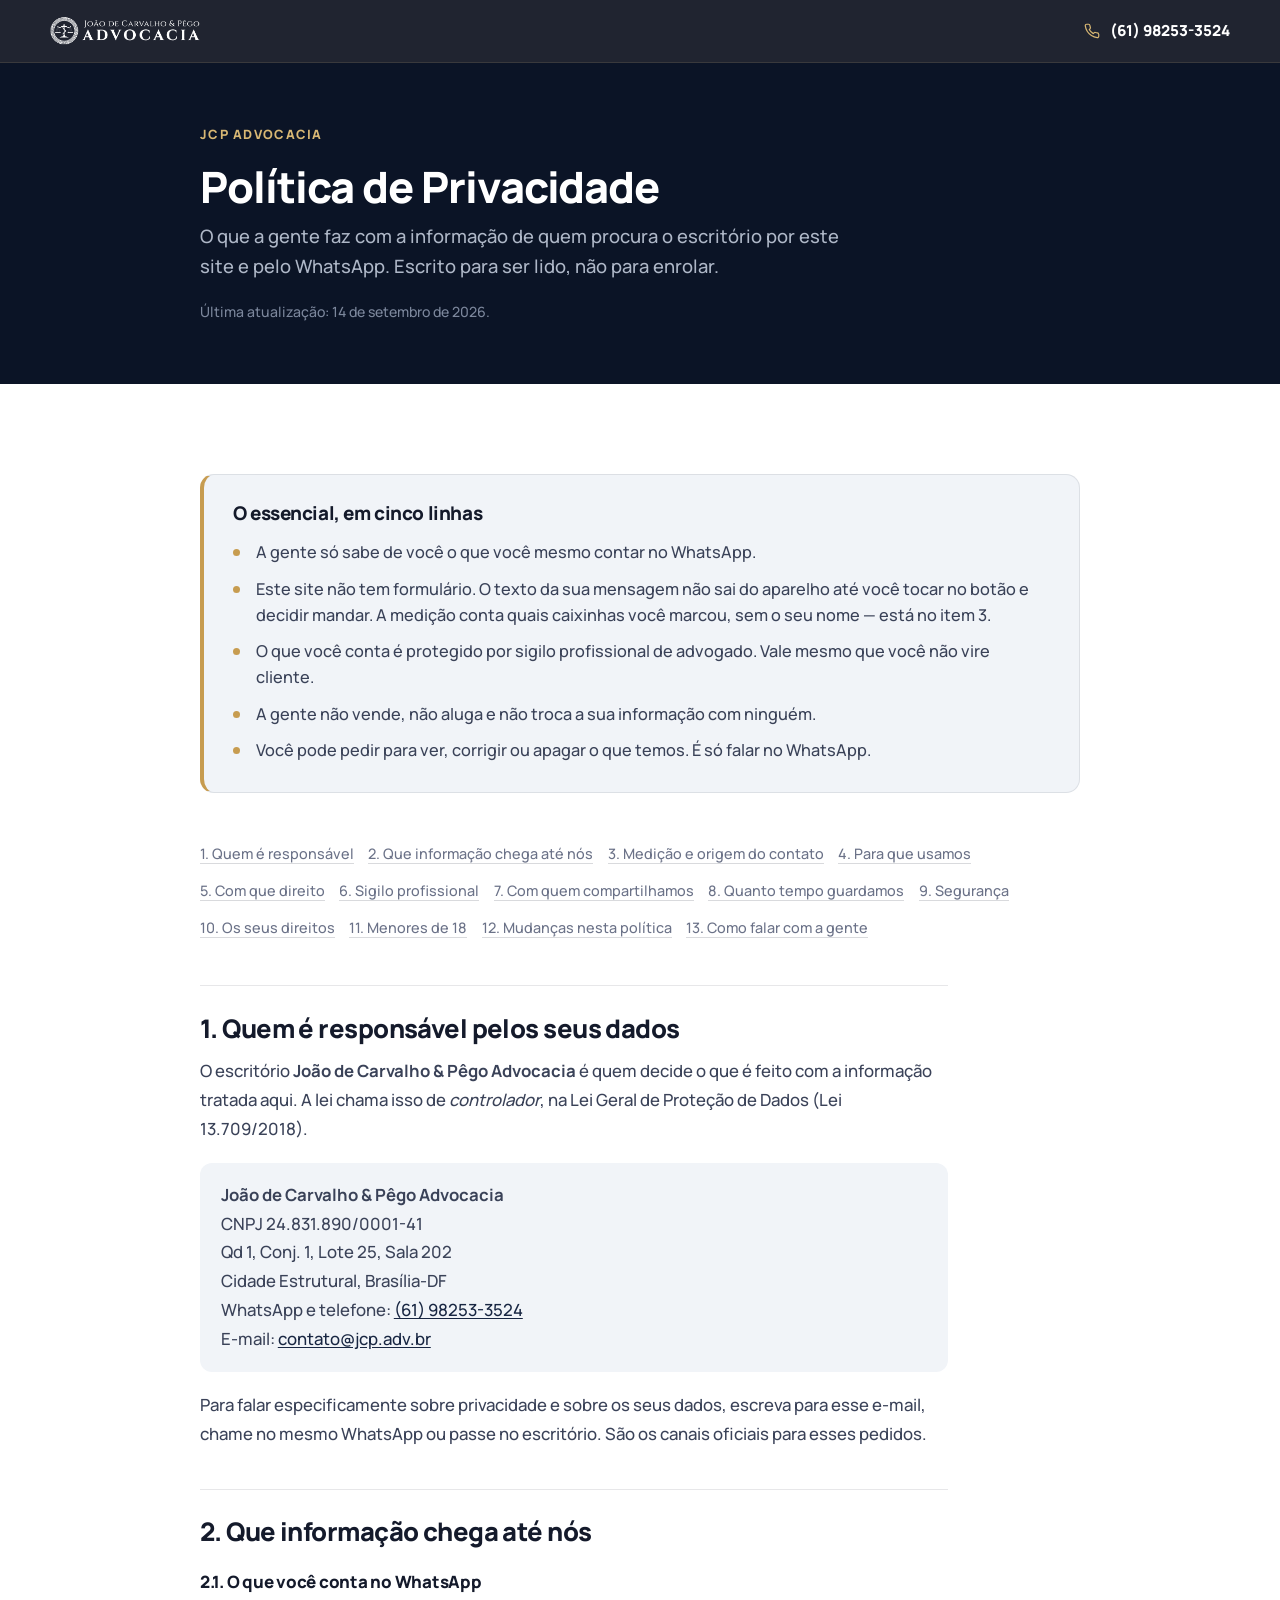
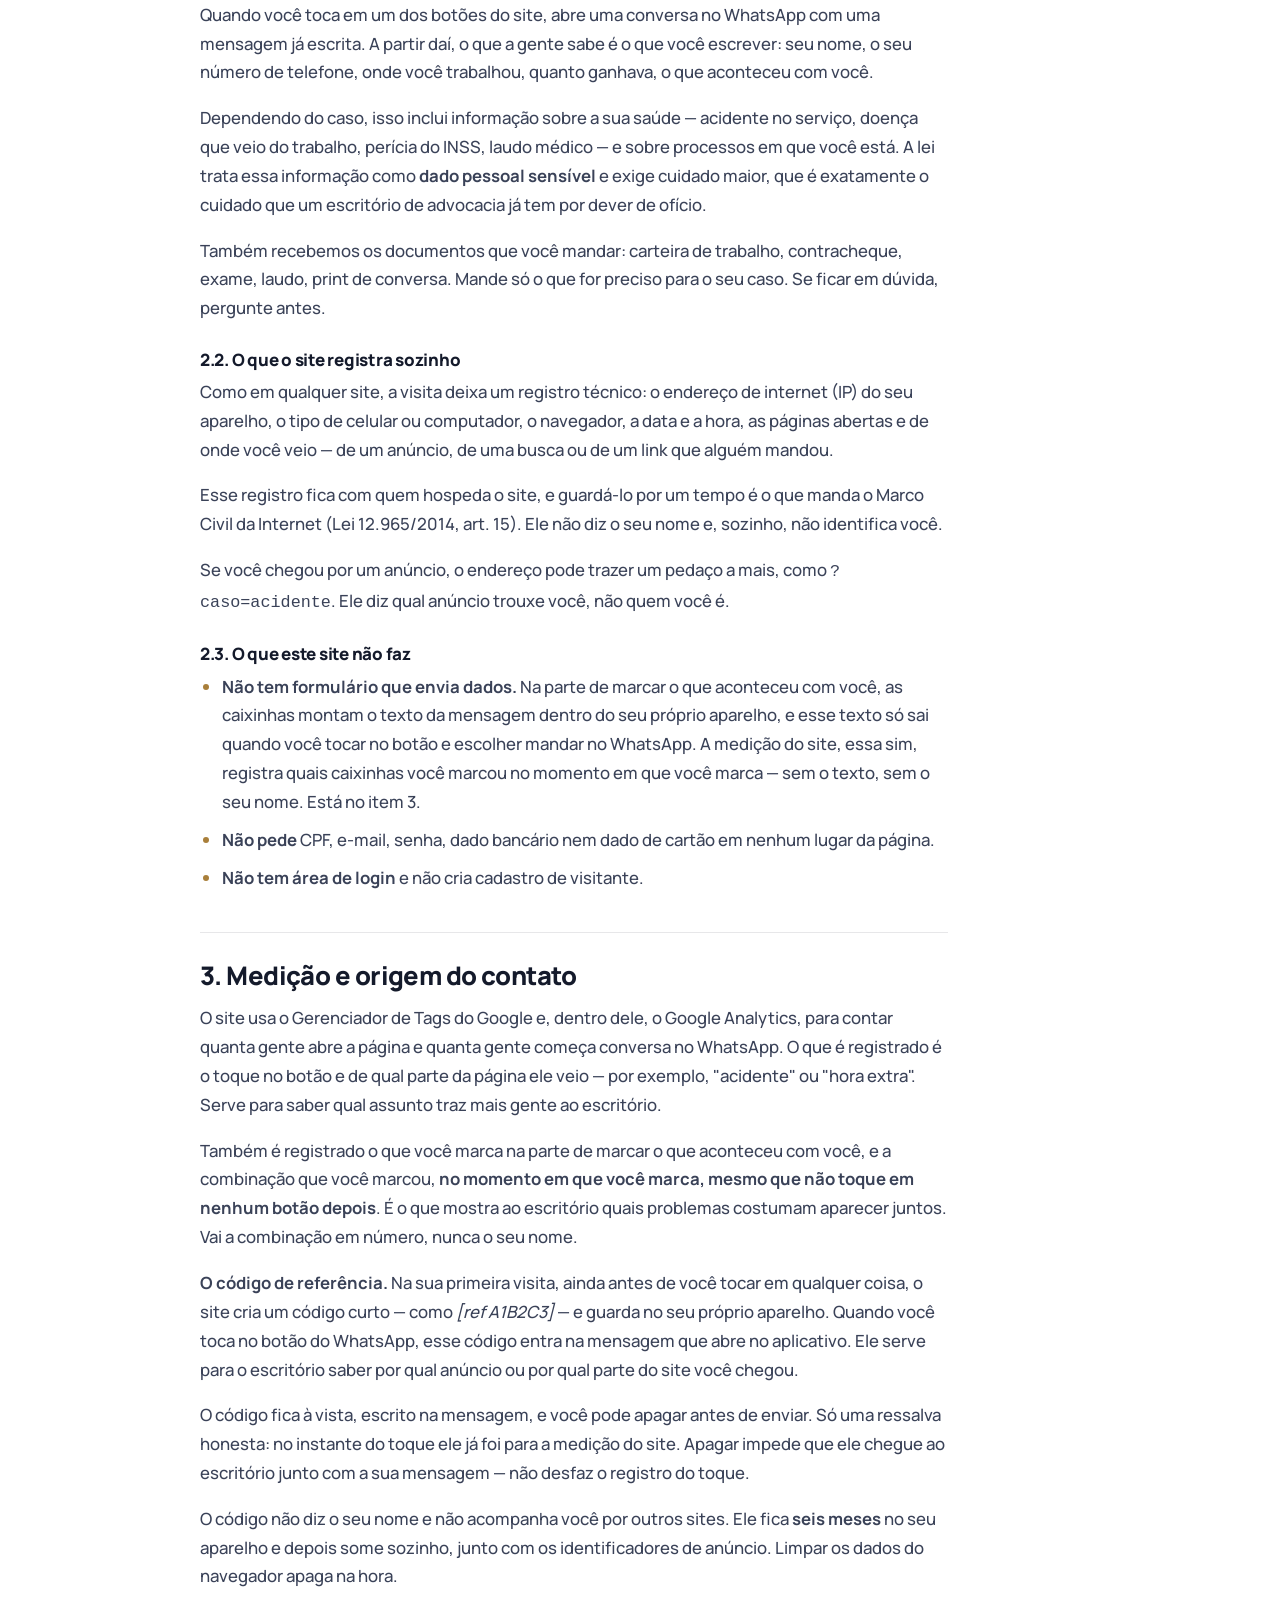
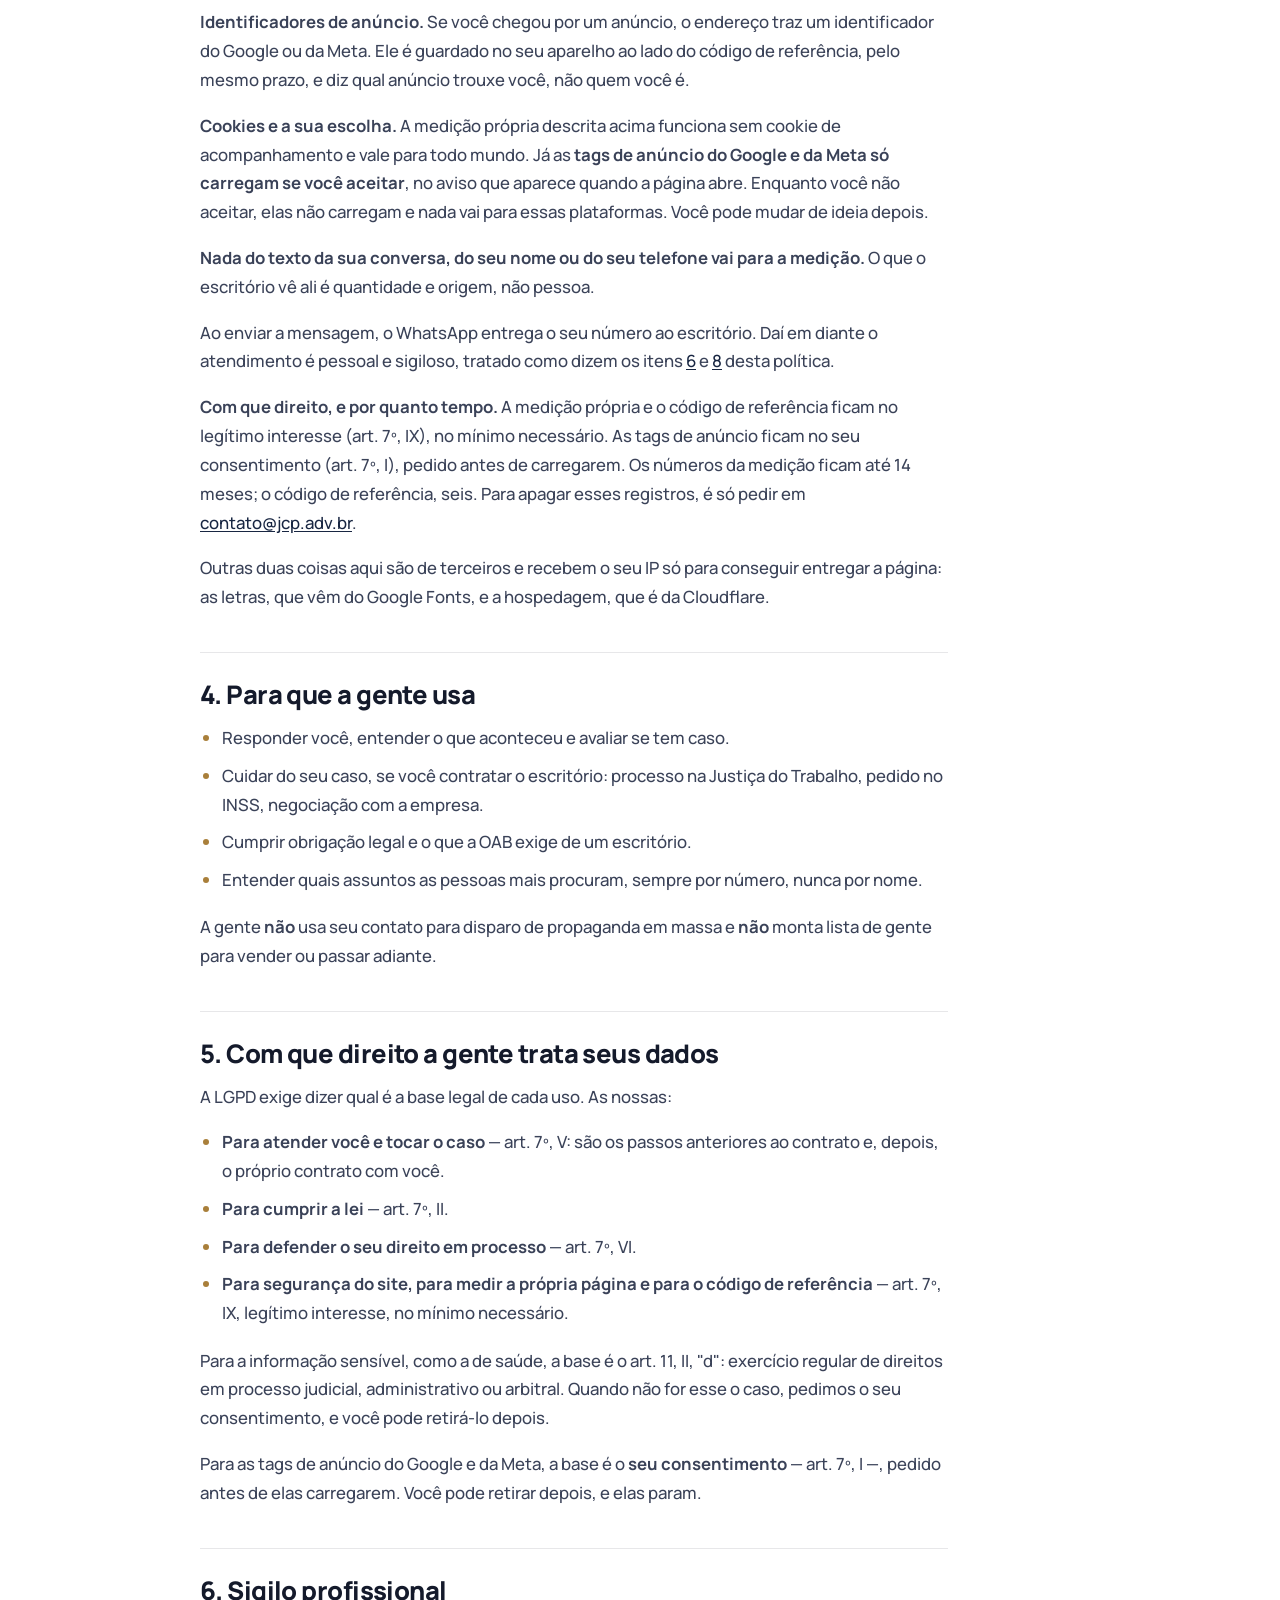
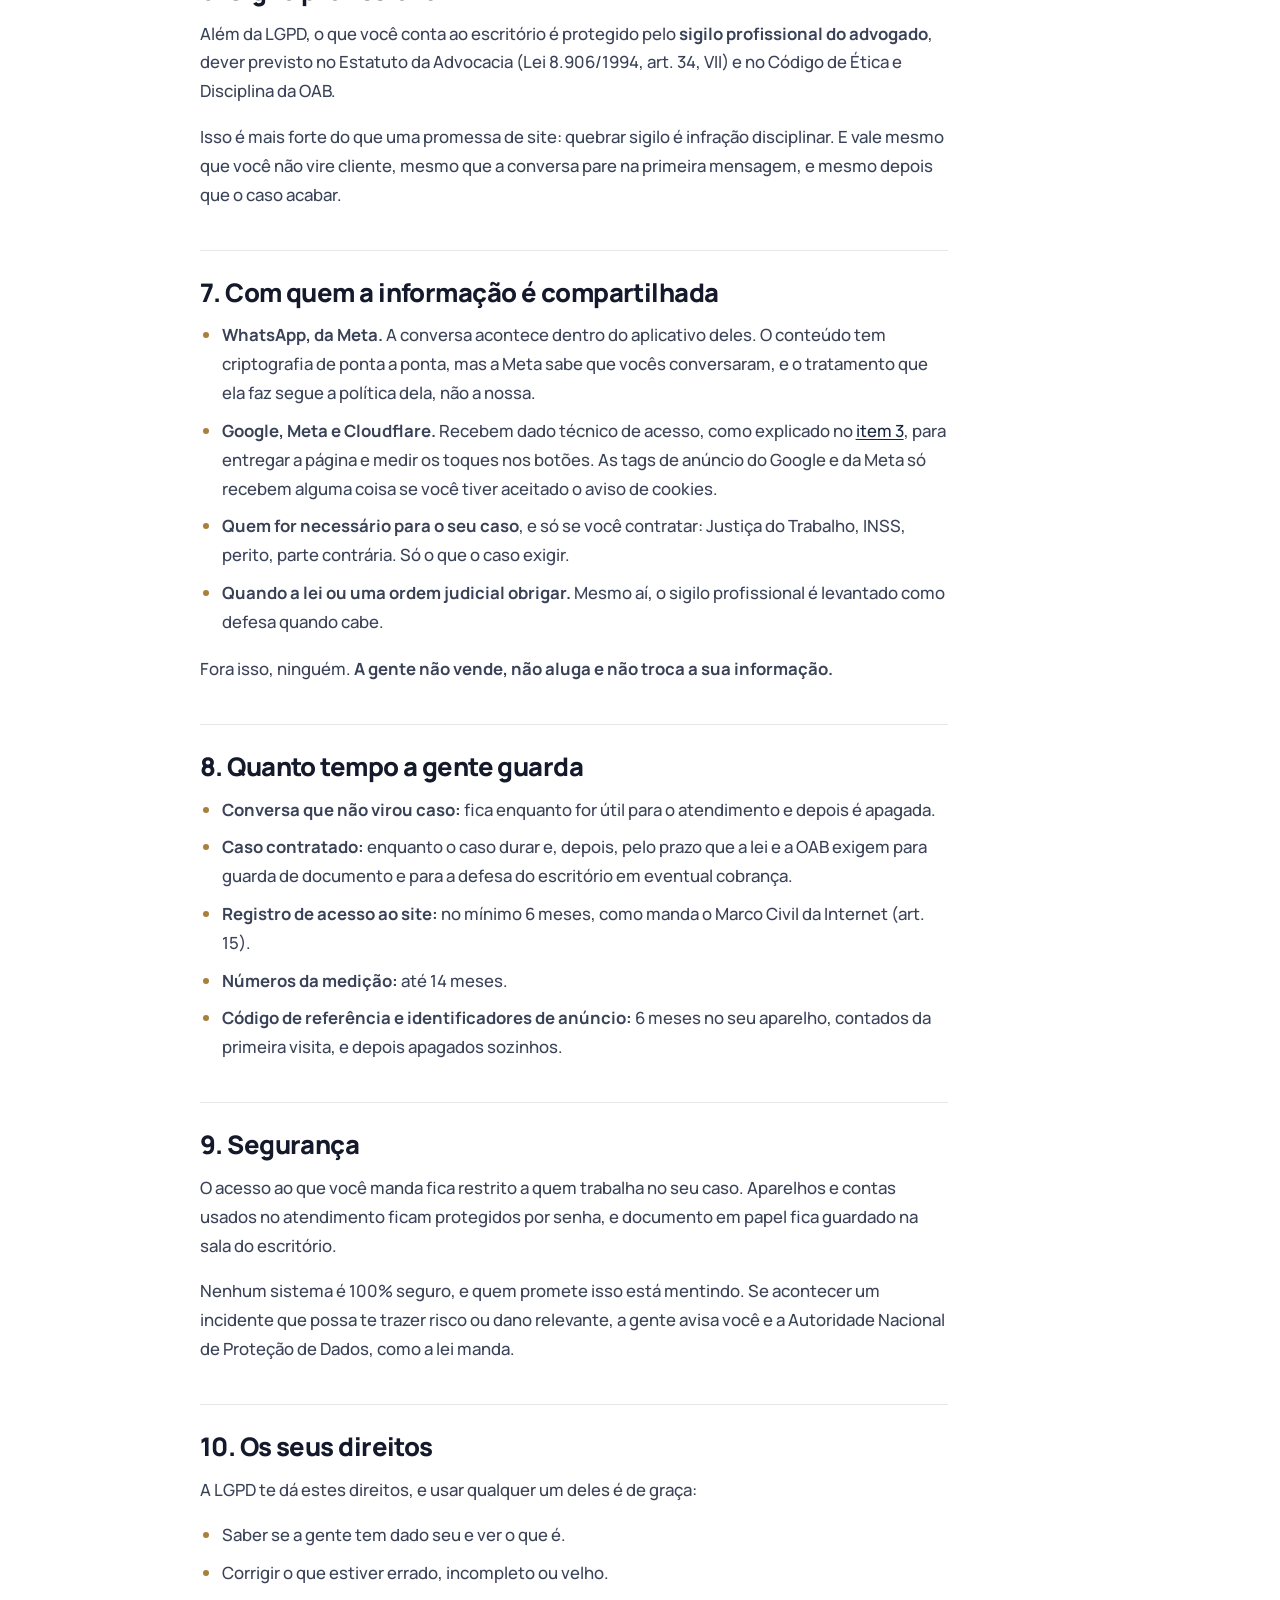
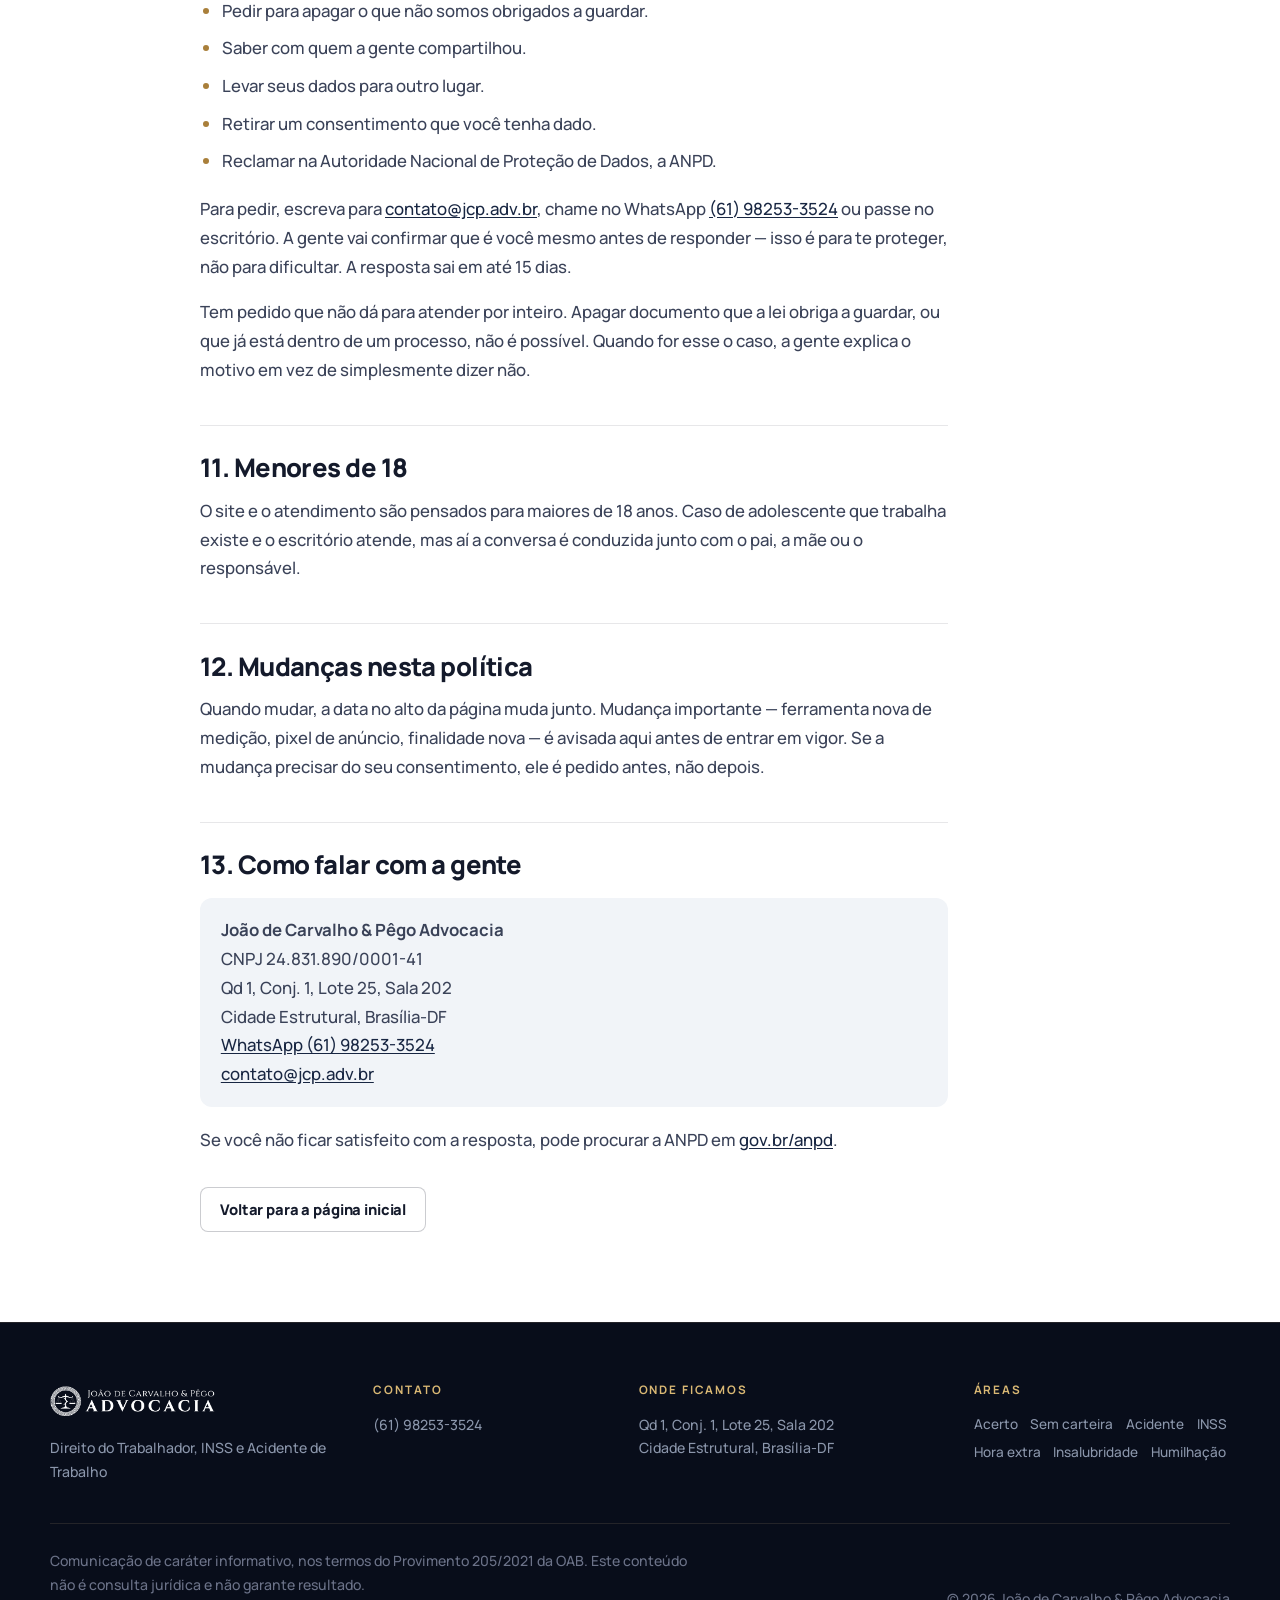
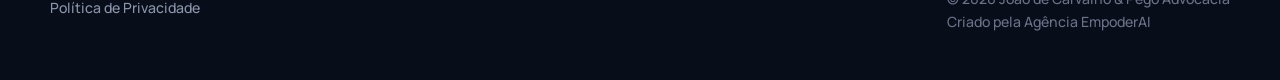
==== commit ae07362e: "Código de referência no WhatsApp, caso no dataLayer e item 3 reescrito Liga a conversa do WhatsApp a" ====
--- a/politica-de-privacidade.html
+++ b/politica-de-privacidade.html
@@ -108,7 +108,7 @@
     <p class="chapeu">JCP Advocacia</p>
     <h1>Política de Privacidade</h1>
     <p class="lede">O que a gente faz com a informação de quem procura o escritório por este site e pelo WhatsApp. Escrito para ser lido, não para enrolar.</p>
-    <p class="legal-data">Última atualização: 13 de setembro de 2026.</p>
+    <p class="legal-data">Última atualização: 14 de setembro de 2026.</p>
   </div>
 </section>
 
@@ -119,7 +119,7 @@
       <h2>O essencial, em cinco linhas</h2>
       <ul>
         <li>A gente só sabe de você o que você mesmo contar no WhatsApp.</li>
-        <li>Este site não tem formulário. As caixinhas que você marca não saem do seu aparelho até você tocar no botão e decidir mandar a mensagem.</li>
+        <li>Este site não tem formulário. O texto da sua mensagem não sai do aparelho até você tocar no botão e decidir mandar. A medição conta quais caixinhas você marcou, sem o seu nome — está no item 3.</li>
         <li>O que você conta é protegido por sigilo profissional de advogado. Vale mesmo que você não vire cliente.</li>
         <li>A gente não vende, não aluga e não troca a sua informação com ninguém.</li>
         <li>Você pode pedir para ver, corrigir ou apagar o que temos. É só falar no WhatsApp.</li>
@@ -129,7 +129,7 @@
     <ul class="legal-indice">
       <li><a href="#quem">1. Quem é responsável</a></li>
       <li><a href="#o-que">2. Que informação chega até nós</a></li>
-      <li><a href="#medicao">3. Medição e cookies</a></li>
+      <li><a href="#medicao">3. Medição e origem do contato</a></li>
       <li><a href="#para-que">4. Para que usamos</a></li>
       <li><a href="#base-legal">5. Com que direito</a></li>
       <li><a href="#sigilo">6. Sigilo profissional</a></li>
@@ -170,16 +170,36 @@
 
       <h3>2.3. O que este site não faz</h3>
       <ul>
-        <li><strong>Não tem formulário que envia dados.</strong> Na parte de marcar o que aconteceu com você, as caixinhas só montam o texto da mensagem, dentro do seu próprio aparelho. Nada é enviado enquanto você não tocar no botão e escolher mandar no WhatsApp.</li>
+        <li><strong>Não tem formulário que envia dados.</strong> Na parte de marcar o que aconteceu com você, as caixinhas montam o texto da mensagem dentro do seu próprio aparelho, e esse texto só sai quando você tocar no botão e escolher mandar no WhatsApp. A medição do site, essa sim, registra quais caixinhas você marcou no momento em que você marca — sem o texto, sem o seu nome. Está no item 3.</li>
         <li><strong>Não pede</strong> CPF, e-mail, senha, dado bancário nem dado de cartão em nenhum lugar da página.</li>
         <li><strong>Não tem área de login</strong> e não cria cadastro de visitante.</li>
       </ul>
 
-      <h2 id="medicao">3. Medição e cookies</h2>
-      <p>O site usa o Gerenciador de Tags do Google para contar o que funciona na página. O que é registrado é o toque no botão de WhatsApp e de qual parte da página ele veio — por exemplo, "acidente" ou "hora extra". Serve para saber qual assunto traz mais gente ao escritório.</p>
-      <p><strong>Nada do que identifica você vai junto, e o texto da sua mensagem nunca sai do seu aparelho para essa medição.</strong> O que o escritório vê é quantidade, não pessoa.</p>
-      <p>Em <strong>13 de setembro de 2026</strong>, essa é toda a medição que existe: o gerenciador está instalado, e ainda não há ferramenta de análise de audiência nem pixel de anúncio ligados dentro dele. Quando o Google Analytics e o Pixel da Meta entrarem, esta política é atualizada <em>antes</em>, dizendo o que cada um coleta, e a página passa a ter aviso de cookies com escolha.</p>
-      <p>Hoje o site <strong>não usa cookie para acompanhar você por outros sites</strong>. Duas coisas aqui são de terceiros e recebem o seu IP só para conseguir entregar a página: as letras, que vêm do Google Fonts, e a hospedagem, que é da Cloudflare.</p>
+      <!-- ATENCAO — ESTE ITEM DESCREVE O ESTADO FINAL, NAO O DE HOJE.
+           Ele afirma tres coisas que ainda precisam existir na pagina antes
+           de este arquivo ir ao ar, senao a politica passa a prometer ao
+           contrario do que prometia antes:
+
+             1. GA4 ligado dentro do GTM-PVKGSRZD;
+             2. Tags de anuncio do Google e da Meta ligadas dentro do GTM,
+                com gatilho preso ao consentimento;
+             3. Aviso de cookies com escolha na pagina, que hoje nao existe.
+
+           Enquanto os tres nao existirem, publicar esta pagina faz a
+           politica afirmar rastreamento que nao acontece. Ver
+           ../documentacao/13-politica-de-privacidade.md. -->
+      <h2 id="medicao">3. Medição e origem do contato</h2>
+      <p>O site usa o Gerenciador de Tags do Google e, dentro dele, o Google Analytics, para contar quanta gente abre a página e quanta gente começa conversa no WhatsApp. O que é registrado é o toque no botão e de qual parte da página ele veio — por exemplo, "acidente" ou "hora extra". Serve para saber qual assunto traz mais gente ao escritório.</p>
+      <p>Também é registrado o que você marca na parte de marcar o que aconteceu com você, e a combinação que você marcou, <strong>no momento em que você marca, mesmo que não toque em nenhum botão depois</strong>. É o que mostra ao escritório quais problemas costumam aparecer juntos. Vai a combinação em número, nunca o seu nome.</p>
+      <p><strong>O código de referência.</strong> Na sua primeira visita, ainda antes de você tocar em qualquer coisa, o site cria um código curto — como <em>[ref A1B2C3]</em> — e guarda no seu próprio aparelho. Quando você toca no botão do WhatsApp, esse código entra na mensagem que abre no aplicativo. Ele serve para o escritório saber por qual anúncio ou por qual parte do site você chegou.</p>
+      <p>O código fica à vista, escrito na mensagem, e você pode apagar antes de enviar. Só uma ressalva honesta: no instante do toque ele já foi para a medição do site. Apagar impede que ele chegue ao escritório junto com a sua mensagem — não desfaz o registro do toque.</p>
+      <p>O código não diz o seu nome e não acompanha você por outros sites. Ele fica <strong>seis meses</strong> no seu aparelho e depois some sozinho, junto com os identificadores de anúncio. Limpar os dados do navegador apaga na hora.</p>
+      <p><strong>Identificadores de anúncio.</strong> Se você chegou por um anúncio, o endereço traz um identificador do Google ou da Meta. Ele é guardado no seu aparelho ao lado do código de referência, pelo mesmo prazo, e diz qual anúncio trouxe você, não quem você é.</p>
+      <p><strong>Cookies e a sua escolha.</strong> A medição própria descrita acima funciona sem cookie de acompanhamento e vale para todo mundo. Já as <strong>tags de anúncio do Google e da Meta só carregam se você aceitar</strong>, no aviso que aparece quando a página abre. Enquanto você não aceitar, elas não carregam e nada vai para essas plataformas. Você pode mudar de ideia depois.</p>
+      <p><strong>Nada do texto da sua conversa, do seu nome ou do seu telefone vai para a medição.</strong> O que o escritório vê ali é quantidade e origem, não pessoa.</p>
+      <p>Ao enviar a mensagem, o WhatsApp entrega o seu número ao escritório. Daí em diante o atendimento é pessoal e sigiloso, tratado como dizem os itens <a href="#sigilo">6</a> e <a href="#tempo">8</a> desta política.</p>
+      <p><strong>Com que direito, e por quanto tempo.</strong> A medição própria e o código de referência ficam no legítimo interesse (art. 7º, IX), no mínimo necessário. As tags de anúncio ficam no seu consentimento (art. 7º, I), pedido antes de carregarem. Os números da medição ficam até 14 meses; o código de referência, seis. Para apagar esses registros, é só pedir em <a href="mailto:contato@jcp.adv.br">contato@jcp.adv.br</a>.</p>
+      <p>Outras duas coisas aqui são de terceiros e recebem o seu IP só para conseguir entregar a página: as letras, que vêm do Google Fonts, e a hospedagem, que é da Cloudflare.</p>
 
       <h2 id="para-que">4. Para que a gente usa</h2>
       <ul>
@@ -196,10 +216,10 @@
         <li><strong>Para atender você e tocar o caso</strong> — art. 7º, V: são os passos anteriores ao contrato e, depois, o próprio contrato com você.</li>
         <li><strong>Para cumprir a lei</strong> — art. 7º, II.</li>
         <li><strong>Para defender o seu direito em processo</strong> — art. 7º, VI.</li>
-        <li><strong>Para segurança do site e para medir a própria página</strong> — art. 7º, IX, legítimo interesse, no mínimo necessário.</li>
+        <li><strong>Para segurança do site, para medir a própria página e para o código de referência</strong> — art. 7º, IX, legítimo interesse, no mínimo necessário.</li>
       </ul>
       <p>Para a informação sensível, como a de saúde, a base é o art. 11, II, "d": exercício regular de direitos em processo judicial, administrativo ou arbitral. Quando não for esse o caso, pedimos o seu consentimento, e você pode retirá-lo depois.</p>
-      <p>Se um dia entrar pixel de anúncio, a base dele será o seu consentimento, pedido antes de o pixel carregar.</p>
+      <p>Para as tags de anúncio do Google e da Meta, a base é o <strong>seu consentimento</strong> — art. 7º, I —, pedido antes de elas carregarem. Você pode retirar depois, e elas param.</p>
 
       <h2 id="sigilo">6. Sigilo profissional</h2>
       <p>Além da LGPD, o que você conta ao escritório é protegido pelo <strong>sigilo profissional do advogado</strong>, dever previsto no Estatuto da Advocacia (Lei 8.906/1994, art. 34, VII) e no Código de Ética e Disciplina da OAB.</p>
@@ -208,7 +228,7 @@
       <h2 id="compartilha">7. Com quem a informação é compartilhada</h2>
       <ul>
         <li><strong>WhatsApp, da Meta.</strong> A conversa acontece dentro do aplicativo deles. O conteúdo tem criptografia de ponta a ponta, mas a Meta sabe que vocês conversaram, e o tratamento que ela faz segue a política dela, não a nossa.</li>
-        <li><strong>Google e Cloudflare.</strong> Recebem dado técnico de acesso, como explicado no item 3, para entregar a página e medir os toques nos botões.</li>
+        <li><strong>Google, Meta e Cloudflare.</strong> Recebem dado técnico de acesso, como explicado no <a href="#medicao">item 3</a>, para entregar a página e medir os toques nos botões. As tags de anúncio do Google e da Meta só recebem alguma coisa se você tiver aceitado o aviso de cookies.</li>
         <li><strong>Quem for necessário para o seu caso</strong>, e só se você contratar: Justiça do Trabalho, INSS, perito, parte contrária. Só o que o caso exigir.</li>
         <li><strong>Quando a lei ou uma ordem judicial obrigar.</strong> Mesmo aí, o sigilo profissional é levantado como defesa quando cabe.</li>
       </ul>
@@ -219,6 +239,8 @@
         <li><strong>Conversa que não virou caso:</strong> fica enquanto for útil para o atendimento e depois é apagada.</li>
         <li><strong>Caso contratado:</strong> enquanto o caso durar e, depois, pelo prazo que a lei e a OAB exigem para guarda de documento e para a defesa do escritório em eventual cobrança.</li>
         <li><strong>Registro de acesso ao site:</strong> no mínimo 6 meses, como manda o Marco Civil da Internet (art. 15).</li>
+        <li><strong>Números da medição:</strong> até 14 meses.</li>
+        <li><strong>Código de referência e identificadores de anúncio:</strong> 6 meses no seu aparelho, contados da primeira visita, e depois apagados sozinhos.</li>
       </ul>
 
       <h2 id="seguranca">9. Segurança</h2>
--- a/assets/css/style.css
+++ b/assets/css/style.css
@@ -89,14 +89,7 @@
   font-family:var(--font-body);font-weight:800;font-size:.8rem;
   letter-spacing:.1em;text-transform:uppercase;color:var(--gold-600);
 }
-.chapeu::before{content:"";width:26px;height:2px;background:currentColor;flex:none;border-radius:2px}
 .bg-navy .chapeu{color:var(--gold-400)}
-
-.sub-title{
-  font-family:var(--font-display);font-weight:800;
-  font-size:1.2rem;color:var(--ink);line-height:1.25;margin:0 0 1.1rem;
-}
-.bg-navy .sub-title{color:var(--paper)}
 
 /* ---------- 4. Layout ---------- */
 .wrap{width:min(var(--wrap),100% - 2.5rem);margin-inline:auto}
@@ -318,7 +311,7 @@
 .tri-msg{flex:1 1 260px;font-size:1.05rem;line-height:1.6;color:var(--ink-soft);min-width:0;margin:0}
 .tri-msg strong{color:var(--ink);font-weight:800}
 
-/* ---------- 11. Areas (acordeao) ---------- */
+/* ---------- 11. Areas (cartoes) ---------- */
 .areas{display:grid;gap:.9rem}
 .area{
   background:var(--white);border:1px solid rgba(20,26,43,.08);
@@ -326,95 +319,23 @@
   transition:border-color .18s ease;
 }
 .area::before{content:none}
-.area[open],.area:hover{border-color:var(--navy-600)}
-.area>summary{
-  display:flex;align-items:flex-start;gap:1rem;
-  padding:1.4rem 1.5rem;cursor:pointer;list-style:none;
-}
-.area>summary::-webkit-details-marker{display:none}
-.area>summary::after{
-  content:"";flex:none;width:13px;height:13px;margin:.55rem 0 0 auto;
-  border-right:3px solid var(--navy-700);border-bottom:3px solid var(--navy-700);
-  rotate:45deg;transition:rotate .2s ease;
-}
-.area[open]>summary::after{rotate:-135deg;margin-top:.9rem}
+.area:hover{border-color:var(--navy-600)}
+.area-topo{display:flex;align-items:flex-start;gap:1rem;padding:1.4rem 1.5rem 1.5rem}
+.area-cta{margin-top:1.15rem}
 .area-ico{width:38px;height:38px;flex:none;color:var(--svc);margin-top:.1rem}
 .area-cab{display:block;min-width:0}
 .area-cab h3{margin-bottom:.5rem;text-transform:none;letter-spacing:0}
-.area-frase{display:block;font-size:1.02rem;line-height:1.55;color:var(--ink-soft)}
-
-.numeros{display:flex;flex-wrap:wrap;gap:.55rem;margin-top:.9rem}
-.numeros b{
-  display:inline-flex;align-items:baseline;gap:.45rem;
-  padding:.5rem 1rem;border-radius:999px;
-  background:#EAF7F0;border:1px solid rgba(15,169,88,.3);
-  font-family:var(--font-display);font-weight:800;letter-spacing:-.02em;
-  font-size:1.35rem;line-height:1;color:var(--wa-escuro);
-}
-.numeros b span{
-  font-family:var(--font-body);font-weight:700;
-  font-size:.84rem;line-height:1.3;color:var(--ink-soft);letter-spacing:0;
-}
-.area-corpo{padding:0 1.5rem 1.6rem;display:grid;gap:1.5rem}
+.area-frase{display:block;font-size:1.02rem;line-height:1.55;color:var(--ink-soft);margin:0}
+
 @media(max-width:560px){
-  .area>summary{padding:1.2rem 1.15rem;gap:.75rem}
-  .area-corpo{padding:0 1.15rem 1.4rem}
-}
-
-/* ---------- 12. Listas dentro das areas ---------- */
-.painel{
-  background:var(--paper);border:1px solid rgba(20,26,43,.07);
-  border-radius:var(--r-panel);padding:clamp(1.2rem,2.5vw,1.6rem);
-}
-.checks{display:grid;grid-template-columns:1fr}
-@media(min-width:760px){.checks{grid-template-columns:repeat(2,1fr);column-gap:2.25rem}}
-/* bloco, nao flex: em flex cada <strong> vira uma coluna separada do texto */
-.checks li{
-  position:relative;display:block;padding:.75rem 0 .75rem 2.3rem;
-  border-bottom:1px solid rgba(20,26,43,.08);
-  font-size:1.05rem;line-height:1.55;color:var(--ink-soft);
-}
-.checks li::before{
-  content:"\2713";position:absolute;left:0;top:.76rem;
-  width:24px;height:24px;border-radius:7px;display:grid;place-items:center;
-  background:#DDF3E7;color:var(--wa-escuro);
-  font-size:.8rem;font-weight:800;line-height:1;
-}
-
-.conta{
-  position:relative;overflow:hidden;
-  background:linear-gradient(180deg,#FFFFFF,#F4FCF7);
-  border:1px solid rgba(15,169,88,.28);border-radius:var(--r-panel);
-  padding:clamp(1.2rem,2.5vw,1.6rem);
-}
-.conta::before{content:"";position:absolute;inset:0 0 auto;height:4px;background:var(--wa)}
-.conta ul{display:grid;grid-template-columns:1fr}
-@media(min-width:720px){.conta ul{grid-template-columns:repeat(2,1fr);column-gap:2.25rem}}
-.conta li{
-  position:relative;display:block;padding:.7rem 0 .7rem 1.3rem;
-  border-bottom:1px solid rgba(15,169,88,.16);
-  font-size:1.05rem;line-height:1.55;color:var(--ink-soft);
-}
-.conta li::before{
-  content:"+";position:absolute;left:0;top:.72rem;
-  color:var(--wa-escuro);font-weight:800;font-size:1.1rem;line-height:1.5;
-}
-
-.callout{
-  display:flex;gap:1rem;padding:1.2rem 1.35rem;border-radius:var(--r-panel);
-  background:var(--white);border:1px solid rgba(20,26,43,.07);
-  border-left:3px solid var(--gold-500);
-}
-.callout svg{width:22px;height:22px;flex:none;color:var(--gold-600);margin-top:2px}
-.callout p{font-size:1.02rem;line-height:1.62}
-.callout strong{color:var(--ink);font-weight:800}
-.bg-navy .callout{background:var(--navy-800);border-color:var(--navy-600);border-left-color:var(--gold-500);color:#C3CAD8}
-.bg-navy .callout strong{color:var(--paper)}
-.bg-navy .callout svg{color:var(--gold-400)}
-
-/* ---------- 13. As tres travas ---------- */
+  .area-topo{padding:1.2rem 1.15rem 1.3rem;gap:.75rem}
+  .area-cta{margin-top:1rem}
+  .area-cta .btn{width:100%}
+}
+
+/* ---------- 13. As travas ---------- */
 .travas{display:grid;gap:1rem;grid-template-columns:1fr}
-@media(min-width:900px){.travas{grid-template-columns:repeat(3,1fr)}}
+@media(min-width:900px){.travas{grid-template-columns:repeat(2,1fr)}}
 .trava{
   padding:1.6rem 1.5rem;border-radius:var(--r-panel);
   background:var(--navy-800);border:1px solid var(--navy-600);
@@ -660,13 +581,6 @@
   .area-cab h3{font-size:1.12rem}
   .area-frase{font-size:.99rem}
   .area-ico{width:30px;height:30px}
-  .numeros{gap:.45rem;margin-top:.75rem}
-  .numeros b{padding:.45rem .8rem;font-size:1.15rem}
-  .numeros b span{font-size:.78rem}
-  .area-corpo{gap:1rem}
-  .checks li,.conta li{font-size:1rem;padding-top:.65rem;padding-bottom:.65rem}
-  .callout{padding:1rem 1.1rem;gap:.8rem}
-  .callout p{font-size:.97rem}
 
   /* ---- 13/14. Travas e passos ---- */
   .travas{gap:.7rem}
@@ -755,9 +669,11 @@
 .time{display:grid;gap:clamp(1.25rem,3vw,2rem);align-items:center;grid-template-columns:1fr}
 @media(min-width:820px){
   .time{grid-template-columns:.9fr 1.1fr;align-items:stretch}
-  /* cada cartao ocupa um terco da altura da foto, com o texto centrado:
-     centralizar a coluna deixava vazio embaixo, e espacar abria buracos */
-  .time-lista{grid-template-rows:repeat(3,1fr)}
+  /* os cartoes dividem a altura da foto em partes iguais, com o texto
+     centrado: centralizar a coluna deixava vazio embaixo, e espacar abria
+     buracos. grid-auto-rows em vez de repeat(N,1fr) para nao ter que mexer
+     no CSS toda vez que entra ou sai alguem da equipe. */
+  .time-lista{grid-auto-rows:1fr}
   .time-lista li{justify-content:center}
 }
 
@@ -779,7 +695,10 @@
   font-family:var(--font-display);font-weight:800;font-size:1.08rem;
   line-height:1.25;letter-spacing:-.015em;color:var(--paper);
 }
-.membro-oab{
+/* .membro-papel e a funcao de quem nao tem OAB, como a secretaria. Divide o
+   desenho com .membro-oab de proposito: em dourado igual, os cartoes leem
+   como um time so. Em cinza, o cartao sem OAB leria como membro de segunda. */
+.membro-oab,.membro-papel{
   font-size:.76rem;font-weight:700;letter-spacing:.08em;text-transform:uppercase;
   color:var(--gold-400);
 }
@@ -788,7 +707,7 @@
 @media(max-width:759px){
   .time{gap:1.1rem}
   /* a foto e vertical: em largura cheia ela come uma tela inteira do celular.
-     O corte quadrado a partir do topo mantem os tres rostos e devolve o espaco. */
+     O corte quadrado a partir do topo mantem os rostos e devolve o espaco. */
   .time-foto img{
     border-radius:var(--r-card);
     aspect-ratio:1;object-fit:cover;object-position:center 22%;
@@ -796,7 +715,7 @@
   .time-lista{gap:.55rem}
   .time-lista li{padding:.85rem .95rem}
   .membro-nome{font-size:1rem}
-  .membro-oab{font-size:.72rem}
+  .membro-oab,.membro-papel{font-size:.72rem}
   .membro-faz{font-size:.9rem}
 }
 
@@ -816,16 +735,16 @@
 
 /* ==========================================================================
    24. HORA EXTRA EM DESTAQUE — pedido do Dr. Joao.
-   O bloco sobe, abre por padrao e ganha moldura propria. Sem promessa
-   de resultado: o destaque e visual, o texto continua o mesmo.
+   O cartao sobe e ganha moldura propria. Sem promessa de resultado:
+   o destaque e visual, o texto continua o mesmo.
    ========================================================================== */
 .area--destaque{
   border:2px solid var(--wa);
   box-shadow:0 2px 4px rgba(20,26,43,.05), 0 22px 44px -20px rgba(15,169,88,.4);
 }
 .area--destaque::before{height:0}
-.area--destaque>summary{padding-top:1.15rem}
-.area--destaque[open],.area--destaque:hover{border-color:var(--wa-escuro)}
+.area--destaque .area-topo{padding-top:1.15rem}
+.area--destaque:hover{border-color:var(--wa-escuro)}
 .selo-destaque{
   display:inline-flex;align-items:center;gap:.45rem;
   margin:0 0 .6rem;padding:.35rem .75rem;border-radius:999px;
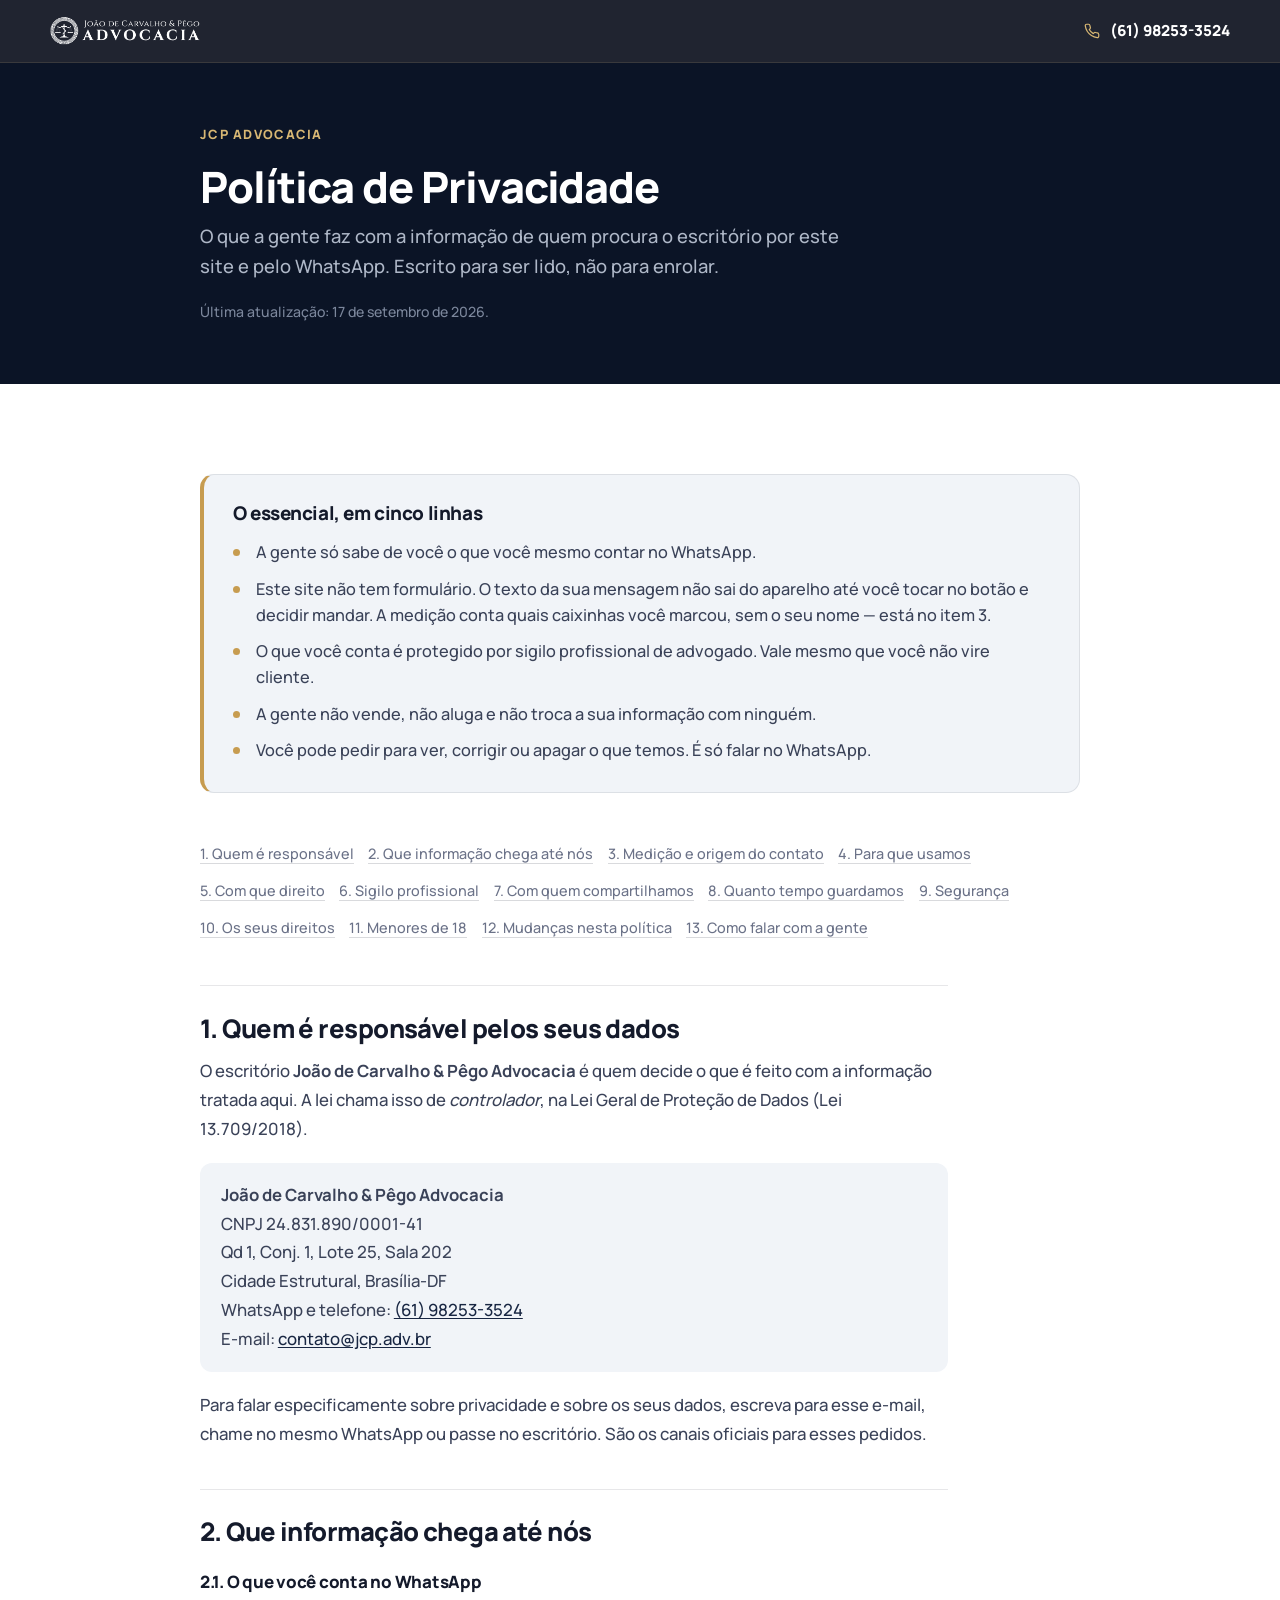
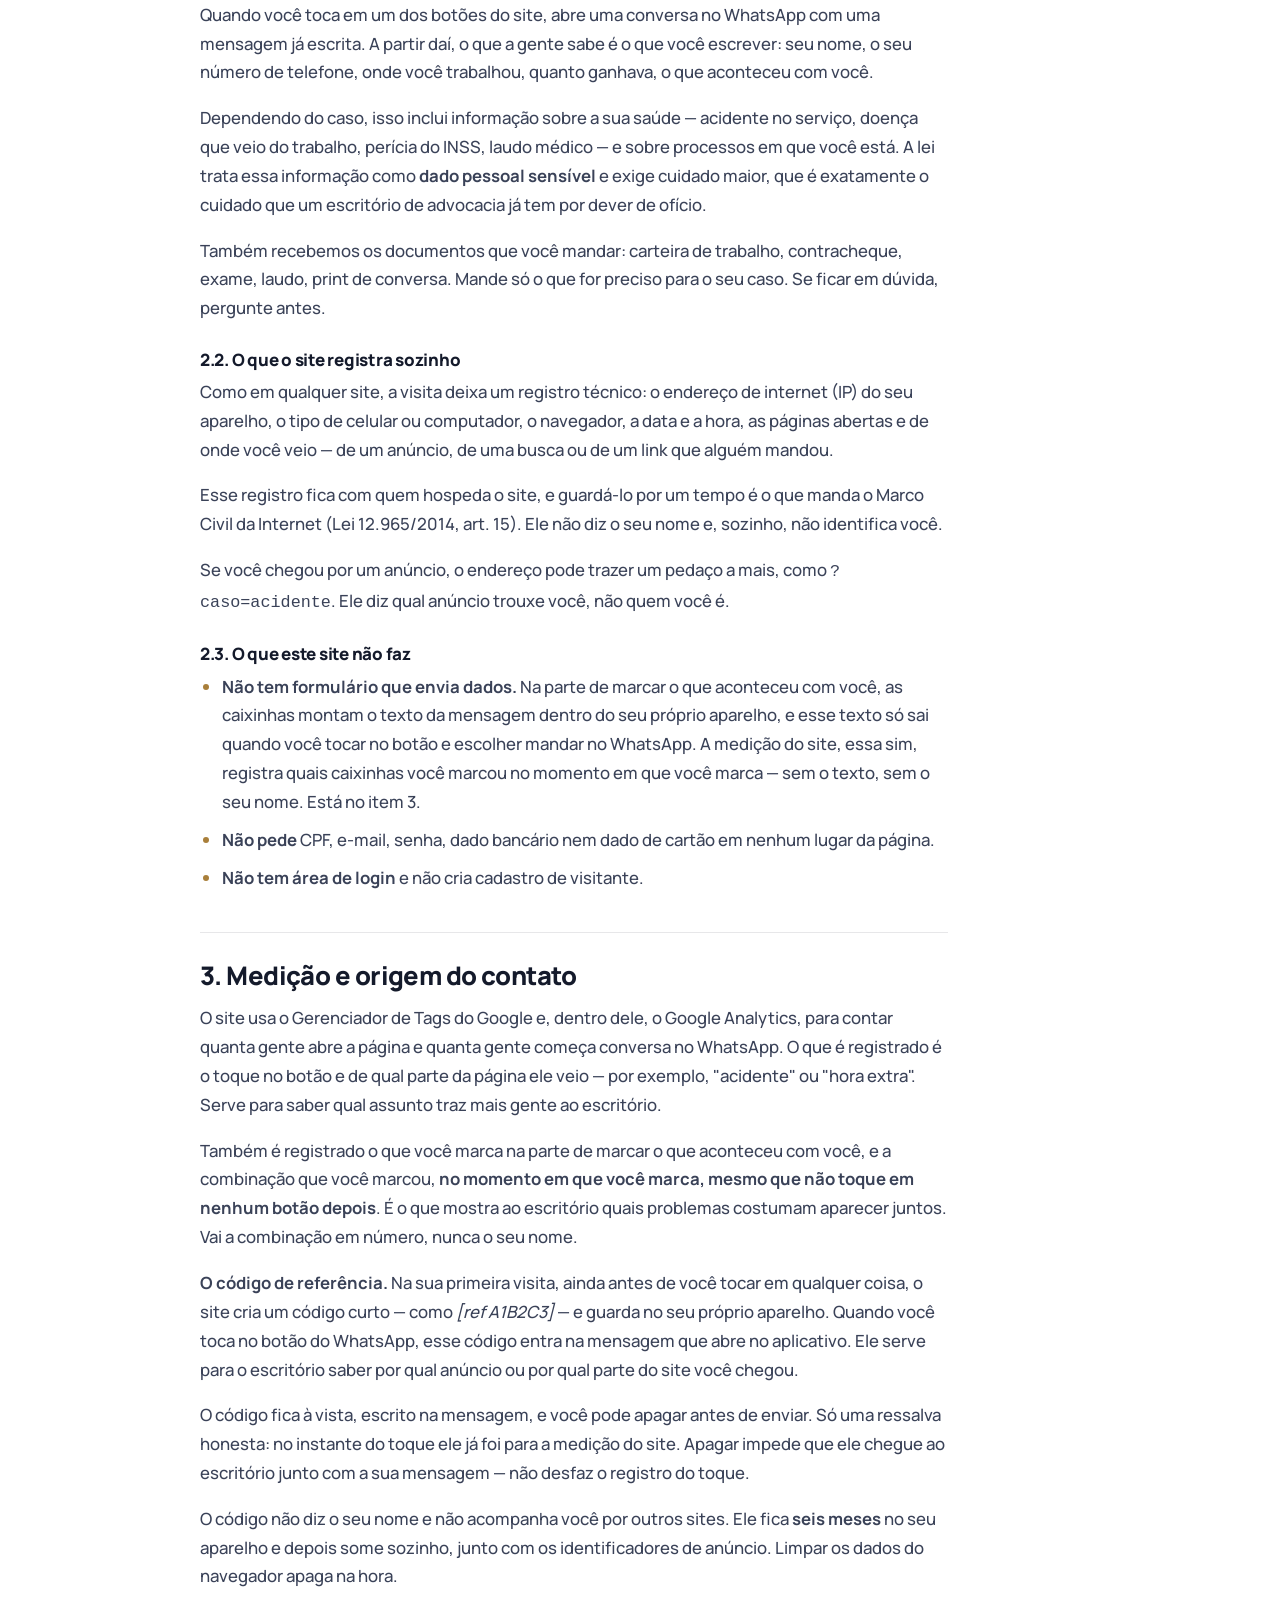
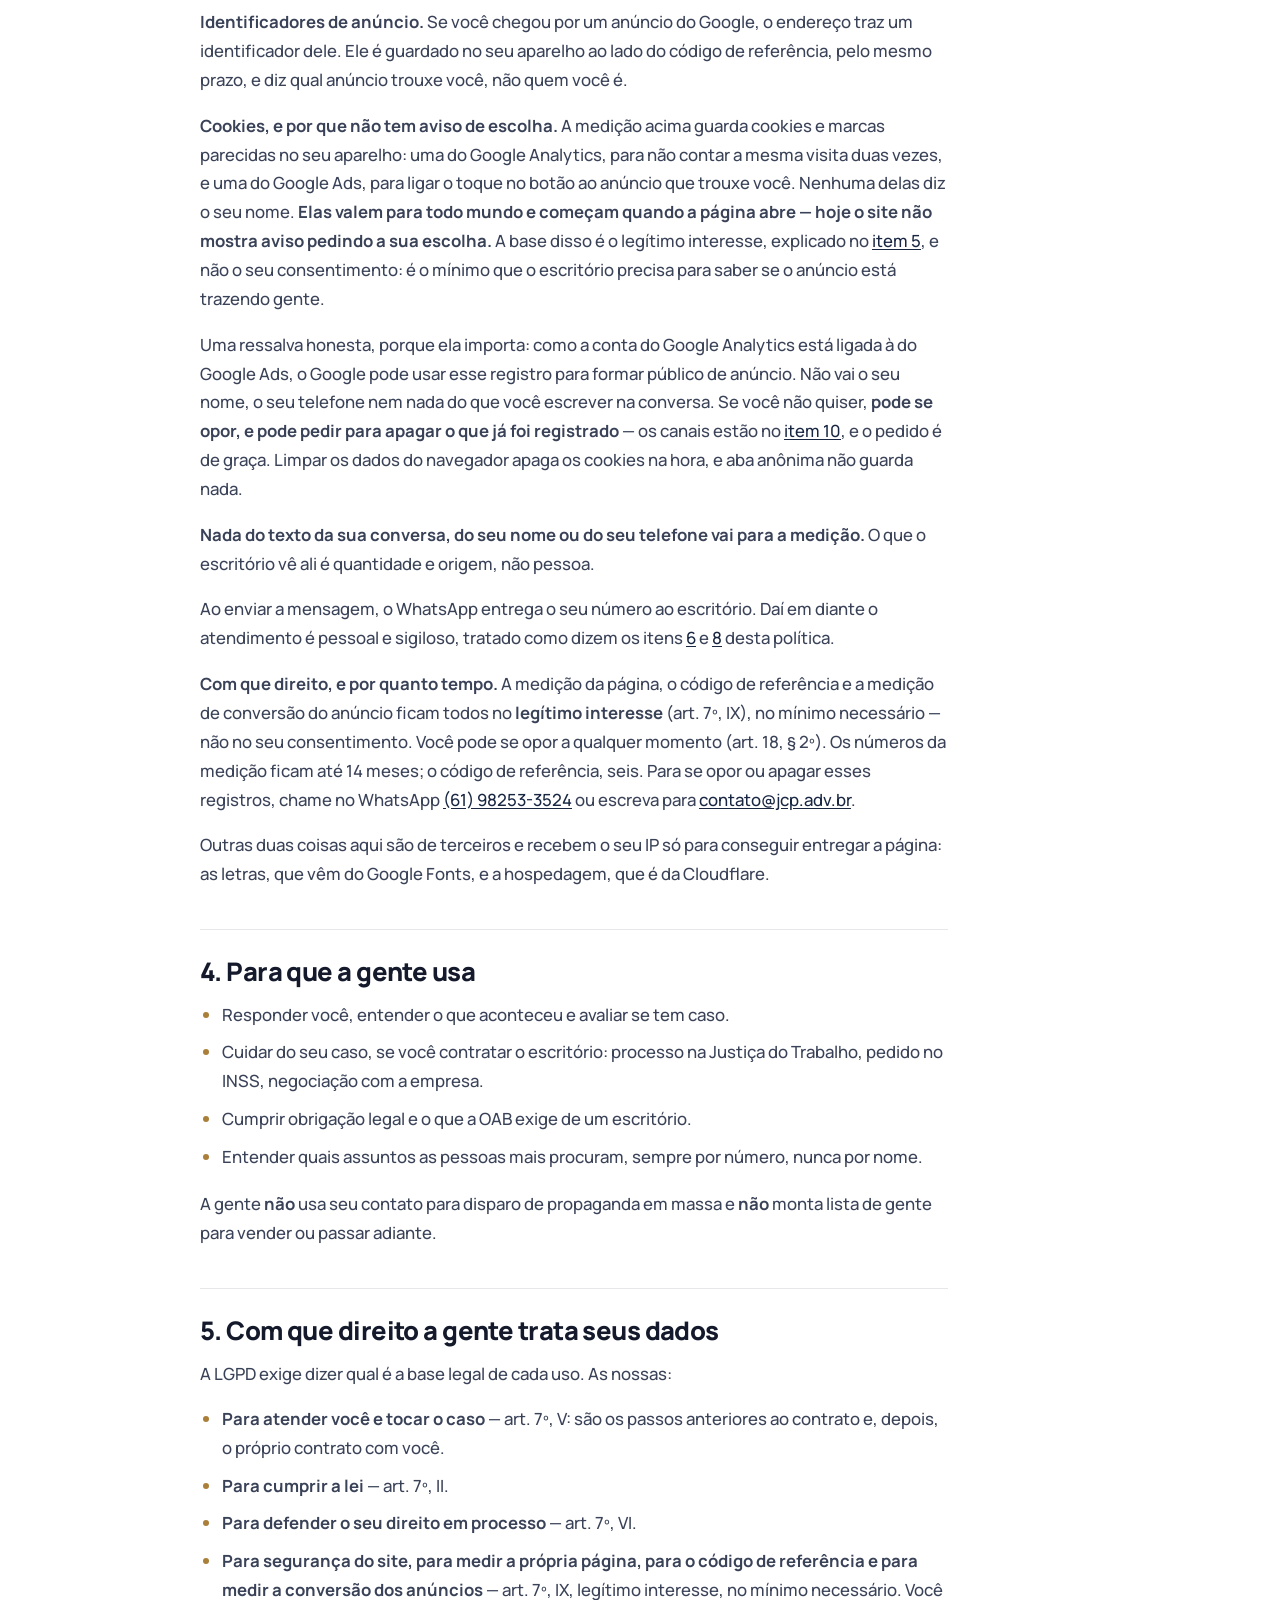
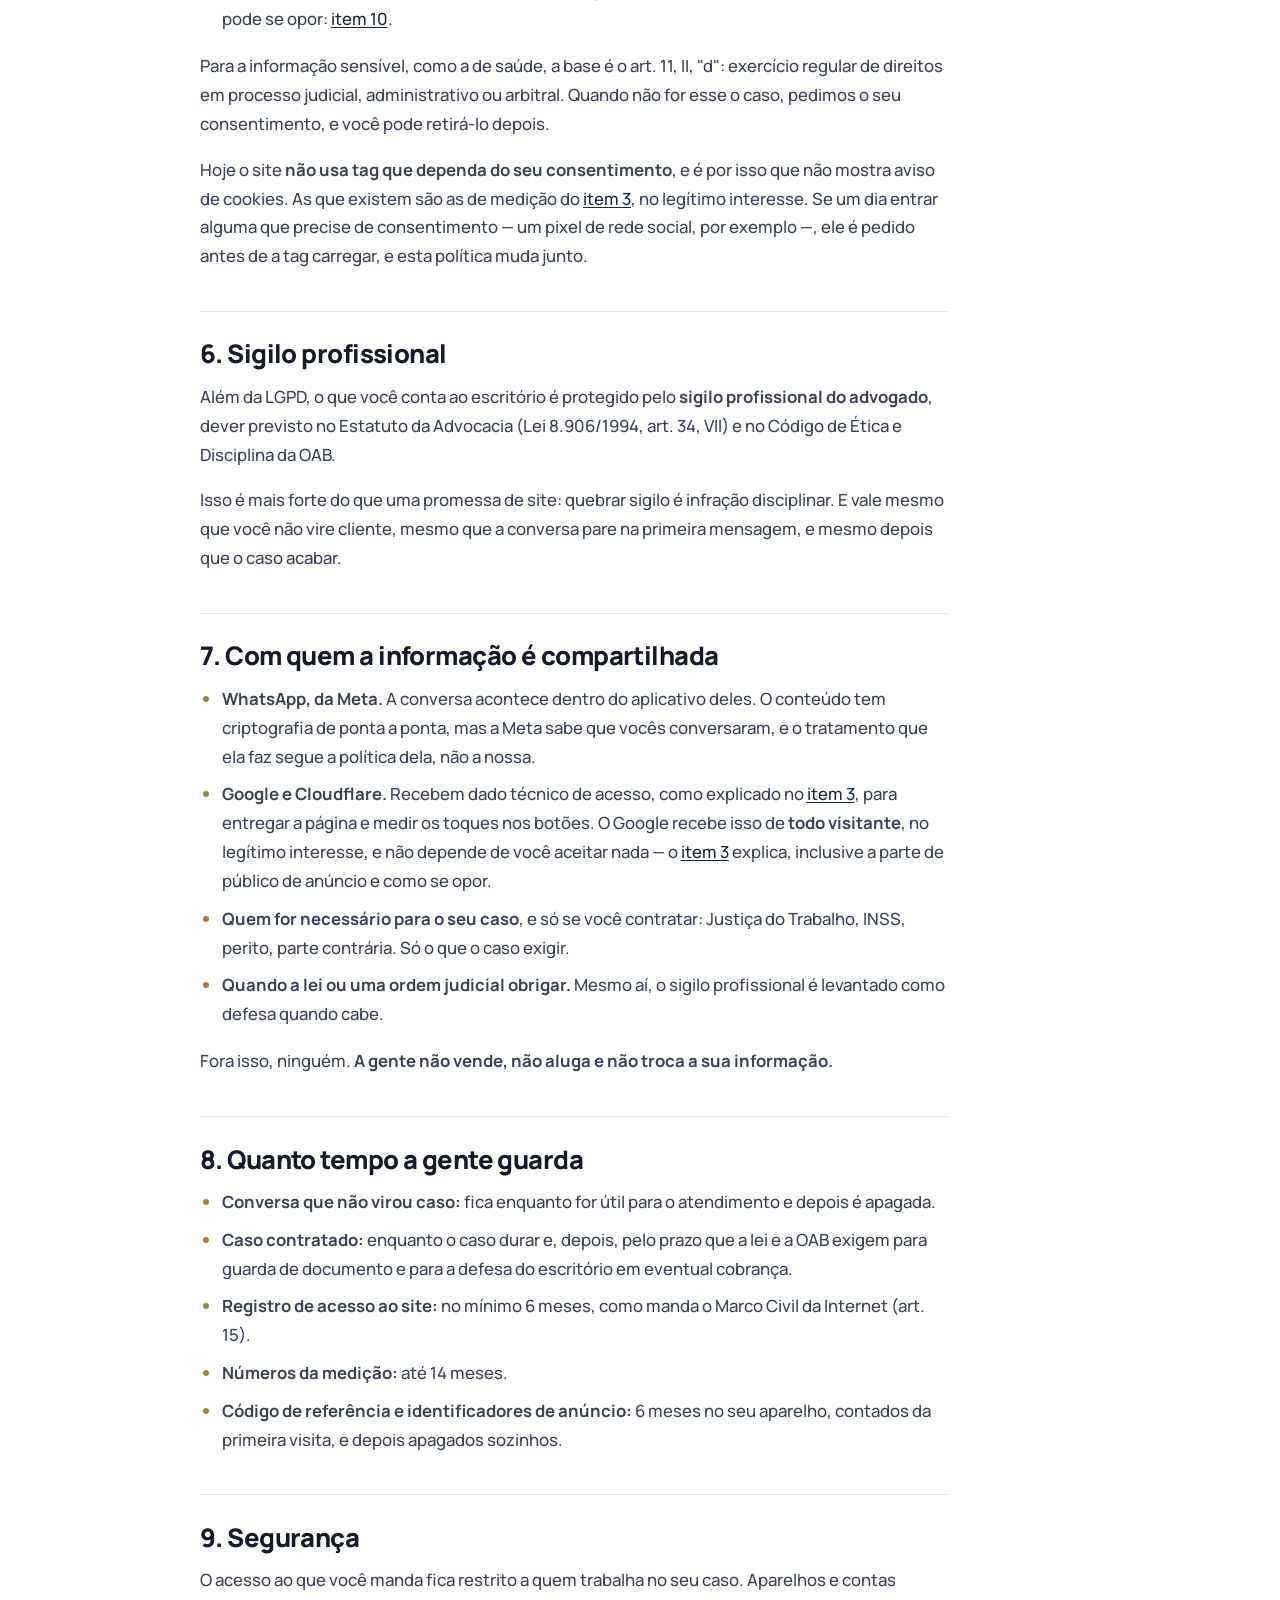
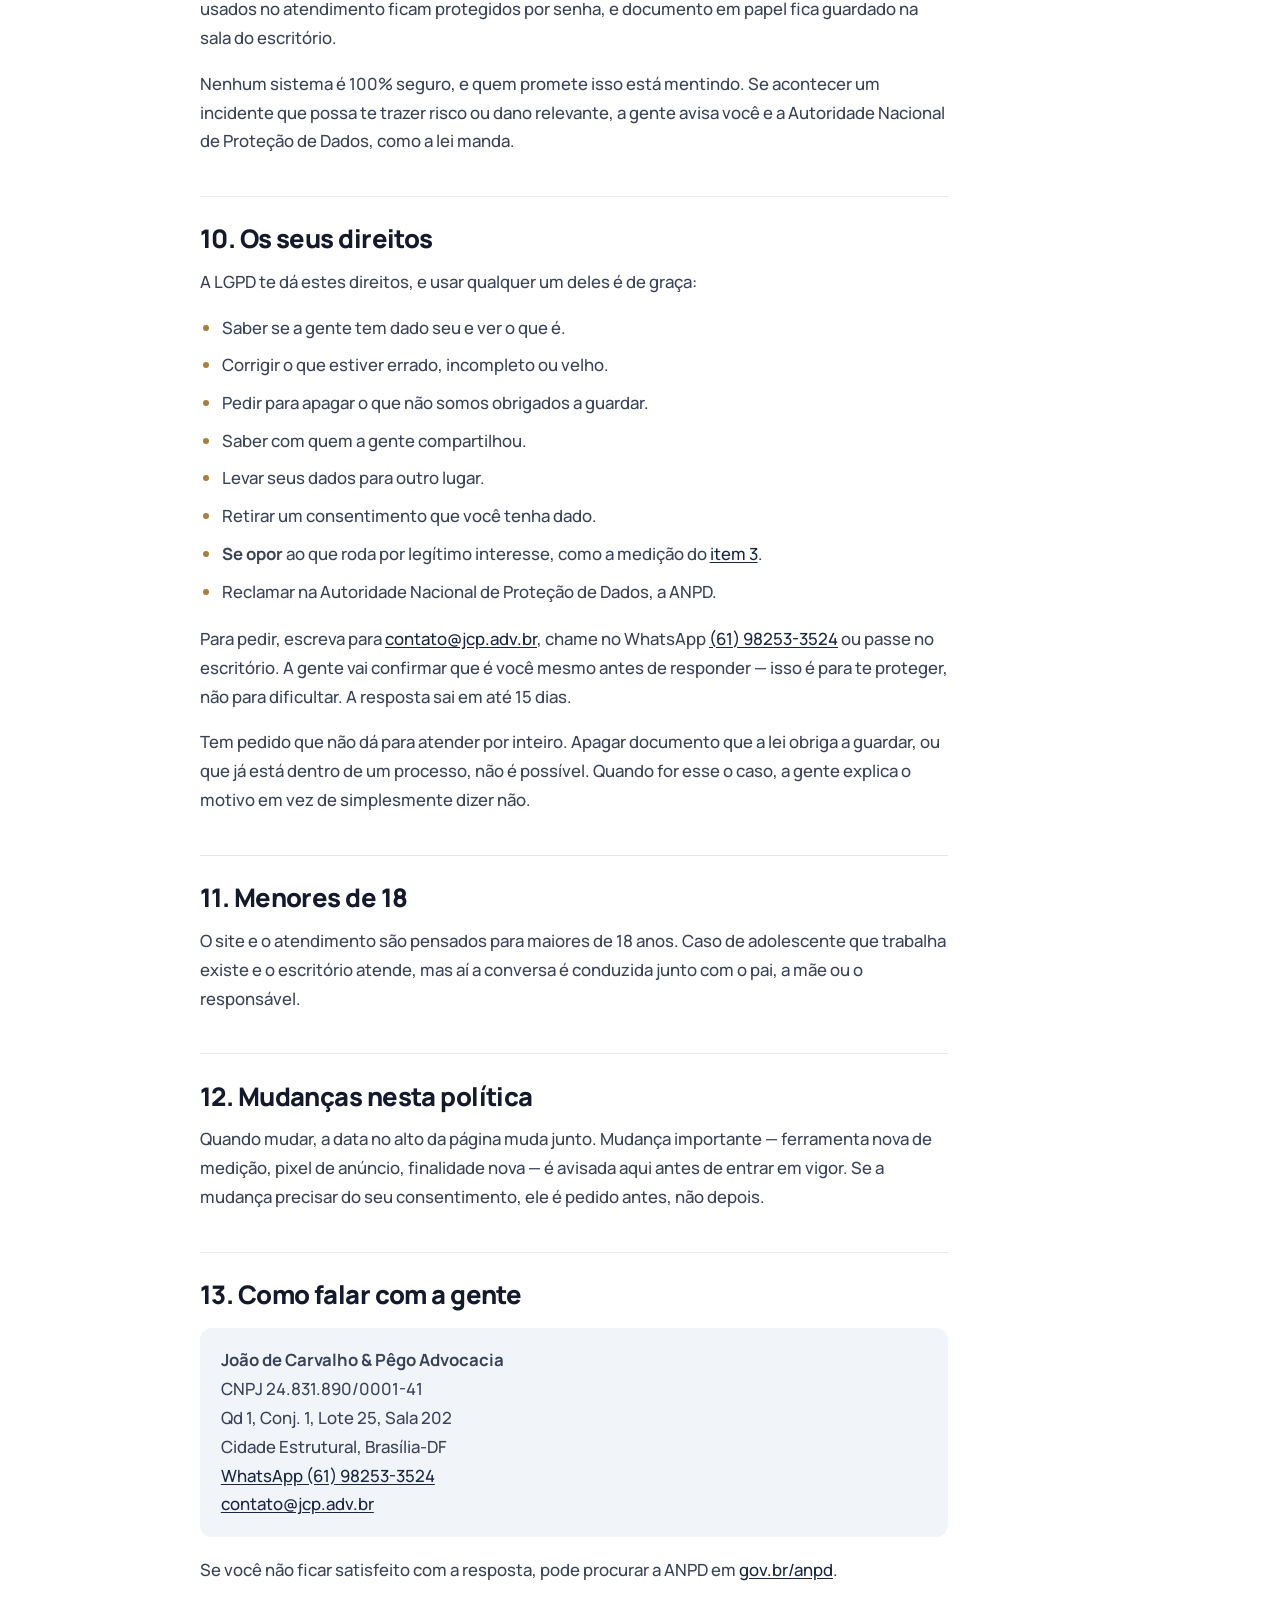
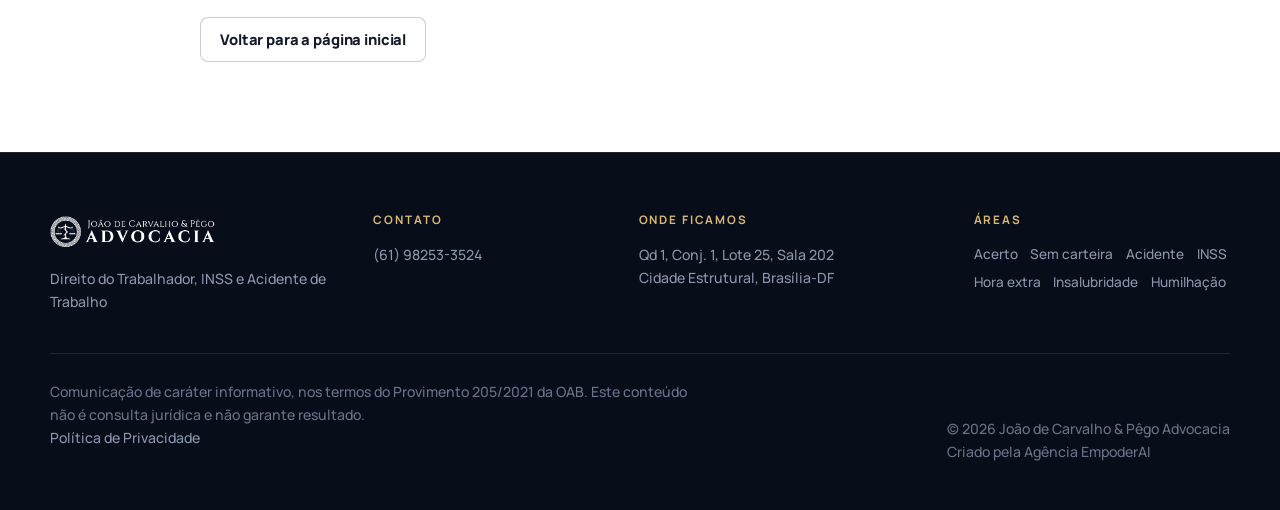
==== commit 7ed65033: "Âncora dos cartões, wa_entrada, e a política passa a descrever a página A sessão começou como pergun" ====
--- a/politica-de-privacidade.html
+++ b/politica-de-privacidade.html
@@ -27,7 +27,7 @@
 <link rel="preconnect" href="https://fonts.gstatic.com" crossorigin>
 <link href="https://fonts.googleapis.com/css2?family=Manrope:wght@500;700;800&display=swap" rel="stylesheet">
 <!-- o ?v= sobe a cada alteracao: sem ele o celular fica com o CSS velho em cache -->
-<link rel="stylesheet" href="assets/css/style.css?v=16">
+<link rel="stylesheet" href="assets/css/style.css?v=17">
 
 <!-- Estilo so desta pagina, inline de proposito: sao ~1,2 KB que nao valem
      uma requisicao a mais nem furar o cache do style.css da home inteira
@@ -108,7 +108,7 @@
     <p class="chapeu">JCP Advocacia</p>
     <h1>Política de Privacidade</h1>
     <p class="lede">O que a gente faz com a informação de quem procura o escritório por este site e pelo WhatsApp. Escrito para ser lido, não para enrolar.</p>
-    <p class="legal-data">Última atualização: 14 de setembro de 2026.</p>
+    <p class="legal-data">Última atualização: 17 de setembro de 2026.</p>
   </div>
 </section>
 
@@ -175,30 +175,54 @@
         <li><strong>Não tem área de login</strong> e não cria cadastro de visitante.</li>
       </ul>
 
-      <!-- ATENCAO — ESTE ITEM DESCREVE O ESTADO FINAL, NAO O DE HOJE.
-           Ele afirma tres coisas que ainda precisam existir na pagina antes
-           de este arquivo ir ao ar, senao a politica passa a prometer ao
-           contrario do que prometia antes:
-
-             1. GA4 ligado dentro do GTM-PVKGSRZD;
-             2. Tags de anuncio do Google e da Meta ligadas dentro do GTM,
-                com gatilho preso ao consentimento;
-             3. Aviso de cookies com escolha na pagina, que hoje nao existe.
-
-           Enquanto os tres nao existirem, publicar esta pagina faz a
-           politica afirmar rastreamento que nao acontece. Ver
-           ../documentacao/13-politica-de-privacidade.md. -->
+      <!-- ESTE ITEM DESCREVE O QUE A PAGINA FAZ HOJE. Reescrito em 17/09/2026.
+
+           Historico, porque a lacuna foi consciente: de 14 a 17/09 este item
+           descrevia um estado final que a pagina nao tinha. Prometia que o
+           GA4 rodava dentro do GTM, e que as tags de anuncio so carregavam
+           depois de a pessoa aceitar num aviso de cookies. O aviso nunca
+           existiu em lugar nenhum do projeto.
+
+           O que fechou a divida:
+             1. O GA4 passou a rodar. O GTM-PVKGSRZD tem quatro tags
+                publicadas (Tag do Google, clique_whatsapp, selecao_triador e
+                Vinculador de conversoes do Ads). Verificado na rede em
+                17/09: a propriedade G-45ZDKWXB4B recebe os eventos. Essa
+                afirmacao virou verdade sozinha.
+             2. A promessa de escolha de cookies foi RETIRADA do texto, por
+                decisao do cliente, em vez de construida em codigo. O texto
+                agora diz o que o site faz: a medicao vale para todo mundo,
+                comeca quando a pagina abre, roda no legitimo interesse
+                (art. 7, IX), e a pessoa pode se opor e pedir exclusao pelos
+                canais do item 10 — que ganhou o direito de oposicao, que
+                faltava na lista.
+
+           REGRA PARA QUEM MEXER DEPOIS: texto e codigo mudam no mesmo
+           commit. Enquanto nao houver aviso de cookies com escolha, nao
+           escreva aqui que existe escolha. Se um dia o Consent Mode entrar,
+           este item volta a falar de consentimento no mesmo commit em que o
+           aviso nascer — e o caminho contrario tambem vale.
+
+           TENSAO QUE FICOU, registrada de proposito: com a conta do GA4
+           ligada a do Google Ads, sai um ping para ads/ga-audiences, que
+           alimenta publico de anuncio. E a parte mais fraca do
+           enquadramento em legitimo interesse, e o texto assume isso em voz
+           alta em vez de esconder. Desligar o vinculo de publico no GA4
+           (configuracao, nao codigo) deixaria a posicao bem mais
+           defensavel. Ver ../documentacao/13-politica-de-privacidade.md e
+           ../documentacao/15-ref-e-caso-na-medicao.md. -->
       <h2 id="medicao">3. Medição e origem do contato</h2>
       <p>O site usa o Gerenciador de Tags do Google e, dentro dele, o Google Analytics, para contar quanta gente abre a página e quanta gente começa conversa no WhatsApp. O que é registrado é o toque no botão e de qual parte da página ele veio — por exemplo, "acidente" ou "hora extra". Serve para saber qual assunto traz mais gente ao escritório.</p>
       <p>Também é registrado o que você marca na parte de marcar o que aconteceu com você, e a combinação que você marcou, <strong>no momento em que você marca, mesmo que não toque em nenhum botão depois</strong>. É o que mostra ao escritório quais problemas costumam aparecer juntos. Vai a combinação em número, nunca o seu nome.</p>
       <p><strong>O código de referência.</strong> Na sua primeira visita, ainda antes de você tocar em qualquer coisa, o site cria um código curto — como <em>[ref A1B2C3]</em> — e guarda no seu próprio aparelho. Quando você toca no botão do WhatsApp, esse código entra na mensagem que abre no aplicativo. Ele serve para o escritório saber por qual anúncio ou por qual parte do site você chegou.</p>
       <p>O código fica à vista, escrito na mensagem, e você pode apagar antes de enviar. Só uma ressalva honesta: no instante do toque ele já foi para a medição do site. Apagar impede que ele chegue ao escritório junto com a sua mensagem — não desfaz o registro do toque.</p>
       <p>O código não diz o seu nome e não acompanha você por outros sites. Ele fica <strong>seis meses</strong> no seu aparelho e depois some sozinho, junto com os identificadores de anúncio. Limpar os dados do navegador apaga na hora.</p>
-      <p><strong>Identificadores de anúncio.</strong> Se você chegou por um anúncio, o endereço traz um identificador do Google ou da Meta. Ele é guardado no seu aparelho ao lado do código de referência, pelo mesmo prazo, e diz qual anúncio trouxe você, não quem você é.</p>
-      <p><strong>Cookies e a sua escolha.</strong> A medição própria descrita acima funciona sem cookie de acompanhamento e vale para todo mundo. Já as <strong>tags de anúncio do Google e da Meta só carregam se você aceitar</strong>, no aviso que aparece quando a página abre. Enquanto você não aceitar, elas não carregam e nada vai para essas plataformas. Você pode mudar de ideia depois.</p>
+      <p><strong>Identificadores de anúncio.</strong> Se você chegou por um anúncio do Google, o endereço traz um identificador dele. Ele é guardado no seu aparelho ao lado do código de referência, pelo mesmo prazo, e diz qual anúncio trouxe você, não quem você é.</p>
+      <p><strong>Cookies, e por que não tem aviso de escolha.</strong> A medição acima guarda cookies e marcas parecidas no seu aparelho: uma do Google Analytics, para não contar a mesma visita duas vezes, e uma do Google Ads, para ligar o toque no botão ao anúncio que trouxe você. Nenhuma delas diz o seu nome. <strong>Elas valem para todo mundo e começam quando a página abre — hoje o site não mostra aviso pedindo a sua escolha.</strong> A base disso é o legítimo interesse, explicado no <a href="#base-legal">item 5</a>, e não o seu consentimento: é o mínimo que o escritório precisa para saber se o anúncio está trazendo gente.</p>
+      <p>Uma ressalva honesta, porque ela importa: como a conta do Google Analytics está ligada à do Google Ads, o Google pode usar esse registro para formar público de anúncio. Não vai o seu nome, o seu telefone nem nada do que você escrever na conversa. Se você não quiser, <strong>pode se opor, e pode pedir para apagar o que já foi registrado</strong> — os canais estão no <a href="#direitos">item 10</a>, e o pedido é de graça. Limpar os dados do navegador apaga os cookies na hora, e aba anônima não guarda nada.</p>
       <p><strong>Nada do texto da sua conversa, do seu nome ou do seu telefone vai para a medição.</strong> O que o escritório vê ali é quantidade e origem, não pessoa.</p>
       <p>Ao enviar a mensagem, o WhatsApp entrega o seu número ao escritório. Daí em diante o atendimento é pessoal e sigiloso, tratado como dizem os itens <a href="#sigilo">6</a> e <a href="#tempo">8</a> desta política.</p>
-      <p><strong>Com que direito, e por quanto tempo.</strong> A medição própria e o código de referência ficam no legítimo interesse (art. 7º, IX), no mínimo necessário. As tags de anúncio ficam no seu consentimento (art. 7º, I), pedido antes de carregarem. Os números da medição ficam até 14 meses; o código de referência, seis. Para apagar esses registros, é só pedir em <a href="mailto:contato@jcp.adv.br">contato@jcp.adv.br</a>.</p>
+      <p><strong>Com que direito, e por quanto tempo.</strong> A medição da página, o código de referência e a medição de conversão do anúncio ficam todos no <strong>legítimo interesse</strong> (art. 7º, IX), no mínimo necessário — não no seu consentimento. Você pode se opor a qualquer momento (art. 18, § 2º). Os números da medição ficam até 14 meses; o código de referência, seis. Para se opor ou apagar esses registros, chame no WhatsApp <a href="https://wa.me/5561982533524?text=Oi%21%20Queria%20falar%20sobre%20os%20meus%20dados%20pessoais." target="_blank" rel="noopener">(61) 98253-3524</a> ou escreva para <a href="mailto:contato@jcp.adv.br">contato@jcp.adv.br</a>.</p>
       <p>Outras duas coisas aqui são de terceiros e recebem o seu IP só para conseguir entregar a página: as letras, que vêm do Google Fonts, e a hospedagem, que é da Cloudflare.</p>
 
       <h2 id="para-que">4. Para que a gente usa</h2>
@@ -216,10 +240,10 @@
         <li><strong>Para atender você e tocar o caso</strong> — art. 7º, V: são os passos anteriores ao contrato e, depois, o próprio contrato com você.</li>
         <li><strong>Para cumprir a lei</strong> — art. 7º, II.</li>
         <li><strong>Para defender o seu direito em processo</strong> — art. 7º, VI.</li>
-        <li><strong>Para segurança do site, para medir a própria página e para o código de referência</strong> — art. 7º, IX, legítimo interesse, no mínimo necessário.</li>
+        <li><strong>Para segurança do site, para medir a própria página, para o código de referência e para medir a conversão dos anúncios</strong> — art. 7º, IX, legítimo interesse, no mínimo necessário. Você pode se opor: <a href="#direitos">item 10</a>.</li>
       </ul>
       <p>Para a informação sensível, como a de saúde, a base é o art. 11, II, "d": exercício regular de direitos em processo judicial, administrativo ou arbitral. Quando não for esse o caso, pedimos o seu consentimento, e você pode retirá-lo depois.</p>
-      <p>Para as tags de anúncio do Google e da Meta, a base é o <strong>seu consentimento</strong> — art. 7º, I —, pedido antes de elas carregarem. Você pode retirar depois, e elas param.</p>
+      <p>Hoje o site <strong>não usa tag que dependa do seu consentimento</strong>, e é por isso que não mostra aviso de cookies. As que existem são as de medição do <a href="#medicao">item 3</a>, no legítimo interesse. Se um dia entrar alguma que precise de consentimento — um pixel de rede social, por exemplo —, ele é pedido antes de a tag carregar, e esta política muda junto.</p>
 
       <h2 id="sigilo">6. Sigilo profissional</h2>
       <p>Além da LGPD, o que você conta ao escritório é protegido pelo <strong>sigilo profissional do advogado</strong>, dever previsto no Estatuto da Advocacia (Lei 8.906/1994, art. 34, VII) e no Código de Ética e Disciplina da OAB.</p>
@@ -228,7 +252,7 @@
       <h2 id="compartilha">7. Com quem a informação é compartilhada</h2>
       <ul>
         <li><strong>WhatsApp, da Meta.</strong> A conversa acontece dentro do aplicativo deles. O conteúdo tem criptografia de ponta a ponta, mas a Meta sabe que vocês conversaram, e o tratamento que ela faz segue a política dela, não a nossa.</li>
-        <li><strong>Google, Meta e Cloudflare.</strong> Recebem dado técnico de acesso, como explicado no <a href="#medicao">item 3</a>, para entregar a página e medir os toques nos botões. As tags de anúncio do Google e da Meta só recebem alguma coisa se você tiver aceitado o aviso de cookies.</li>
+        <li><strong>Google e Cloudflare.</strong> Recebem dado técnico de acesso, como explicado no <a href="#medicao">item 3</a>, para entregar a página e medir os toques nos botões. O Google recebe isso de <strong>todo visitante</strong>, no legítimo interesse, e não depende de você aceitar nada — o <a href="#medicao">item 3</a> explica, inclusive a parte de público de anúncio e como se opor.</li>
         <li><strong>Quem for necessário para o seu caso</strong>, e só se você contratar: Justiça do Trabalho, INSS, perito, parte contrária. Só o que o caso exigir.</li>
         <li><strong>Quando a lei ou uma ordem judicial obrigar.</strong> Mesmo aí, o sigilo profissional é levantado como defesa quando cabe.</li>
       </ul>
@@ -256,6 +280,7 @@
         <li>Saber com quem a gente compartilhou.</li>
         <li>Levar seus dados para outro lugar.</li>
         <li>Retirar um consentimento que você tenha dado.</li>
+        <li><strong>Se opor</strong> ao que roda por legítimo interesse, como a medição do <a href="#medicao">item 3</a>.</li>
         <li>Reclamar na Autoridade Nacional de Proteção de Dados, a ANPD.</li>
       </ul>
       <p>Para pedir, escreva para <a href="mailto:contato@jcp.adv.br">contato@jcp.adv.br</a>, chame no WhatsApp <a href="https://wa.me/5561982533524?text=Oi%21%20Queria%20falar%20sobre%20os%20meus%20dados%20pessoais." target="_blank" rel="noopener">(61) 98253-3524</a> ou passe no escritório. A gente vai confirmar que é você mesmo antes de responder — isso é para te proteger, não para dificultar. A resposta sai em até 15 dias.</p>
@@ -330,6 +355,6 @@
   </div>
 </footer>
 
-<script src="assets/js/main.js?v=16"></script>
+<script src="assets/js/main.js?v=20"></script>
 </body>
 </html>
--- a/assets/css/style.css
+++ b/assets/css/style.css
@@ -95,7 +95,13 @@
 .wrap{width:min(var(--wrap),100% - 2.5rem);margin-inline:auto}
 .wrap--narrow{width:min(880px,100% - 2.5rem);margin-inline:auto}
 section{padding-block:clamp(3.5rem,7vw,6rem);position:relative}
-section[id]{scroll-margin-top:80px}
+/* Alvo de ancora tem de parar abaixo do cabecalho, que e sticky e tem
+   62px: sem isso o topo do alvo fica coberto. Os sete cartoes de area
+   sao <article>, nao <section>, e entravam nessa — o selo "Comece por
+   aqui" sumia inteiro e o <h3> chegava cortado. Vale para os links
+   internos que apontam para os cartoes e para os sitelinks do Google,
+   que usam o mesmo #. */
+section[id],article.area[id]{scroll-margin-top:80px}
 
 .bg-paper{background:var(--paper)}
 .bg-paper-alt{background:var(--paper-alt)}
